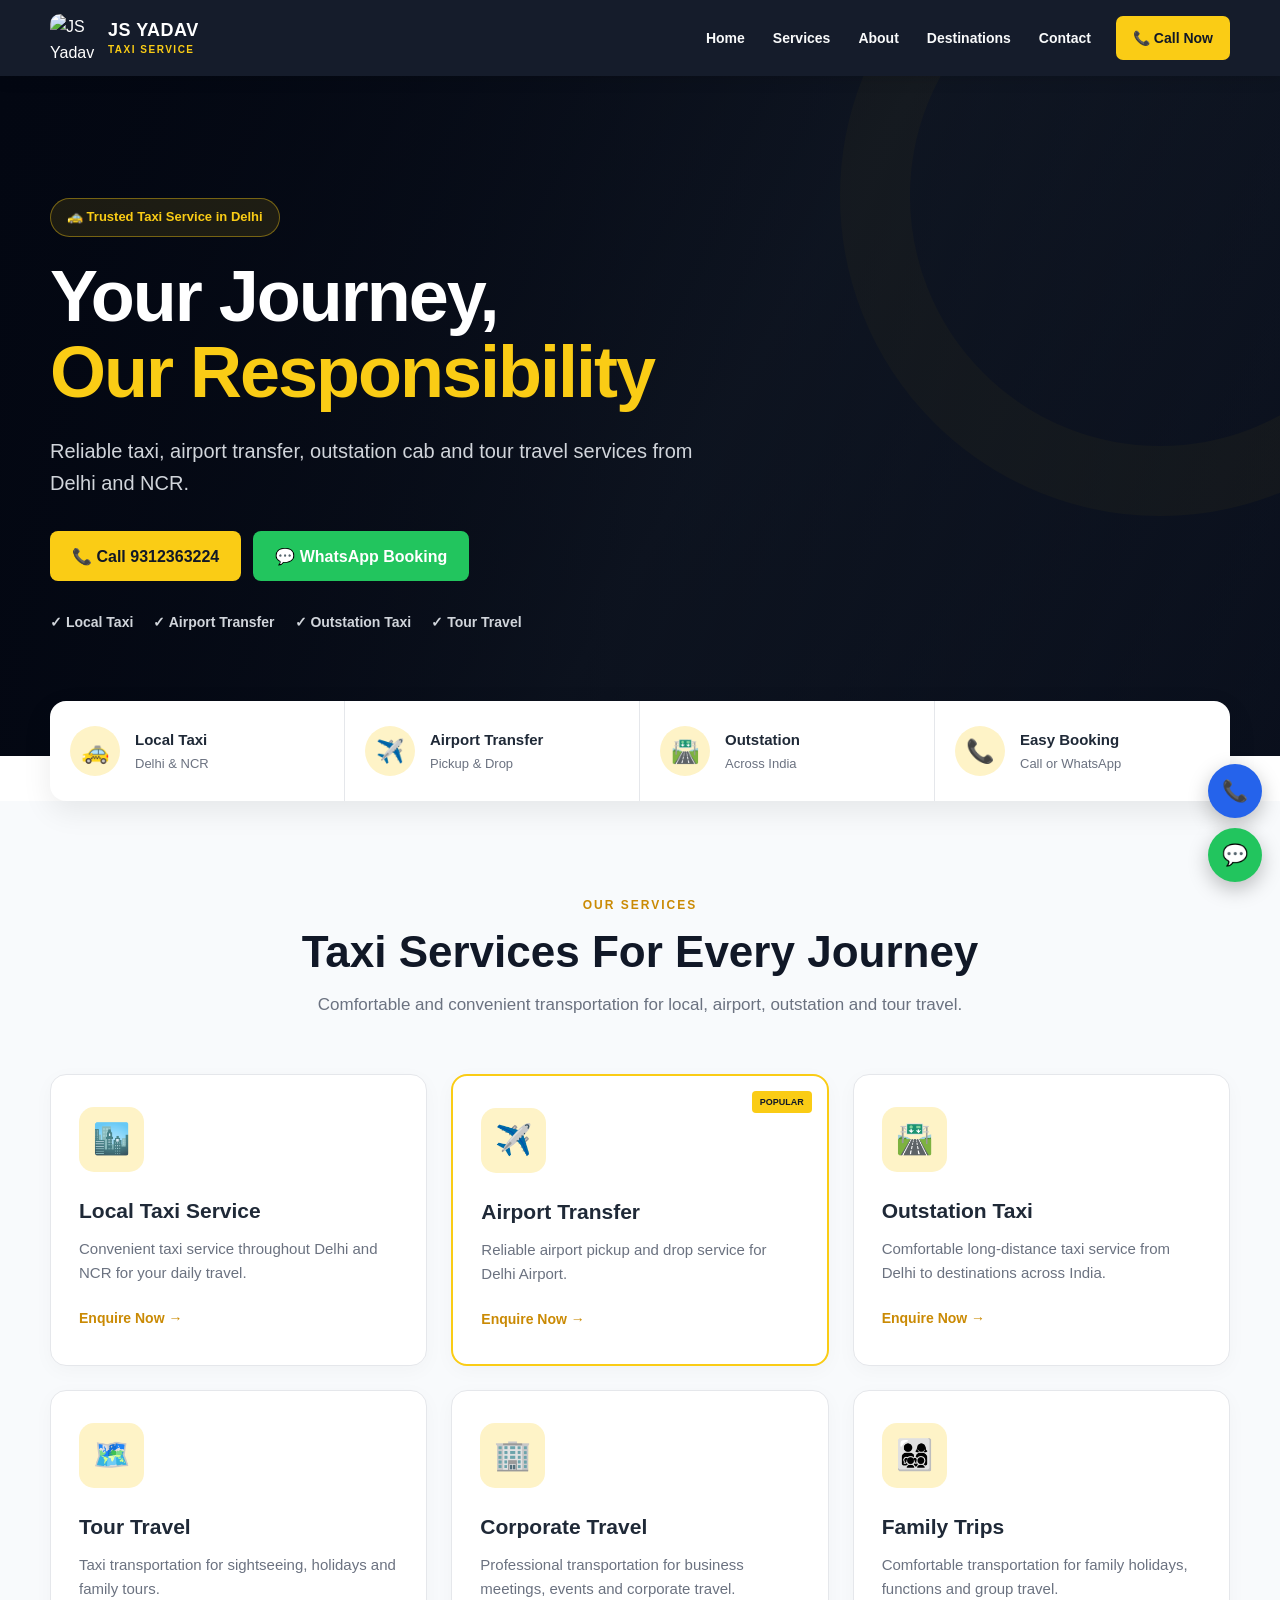
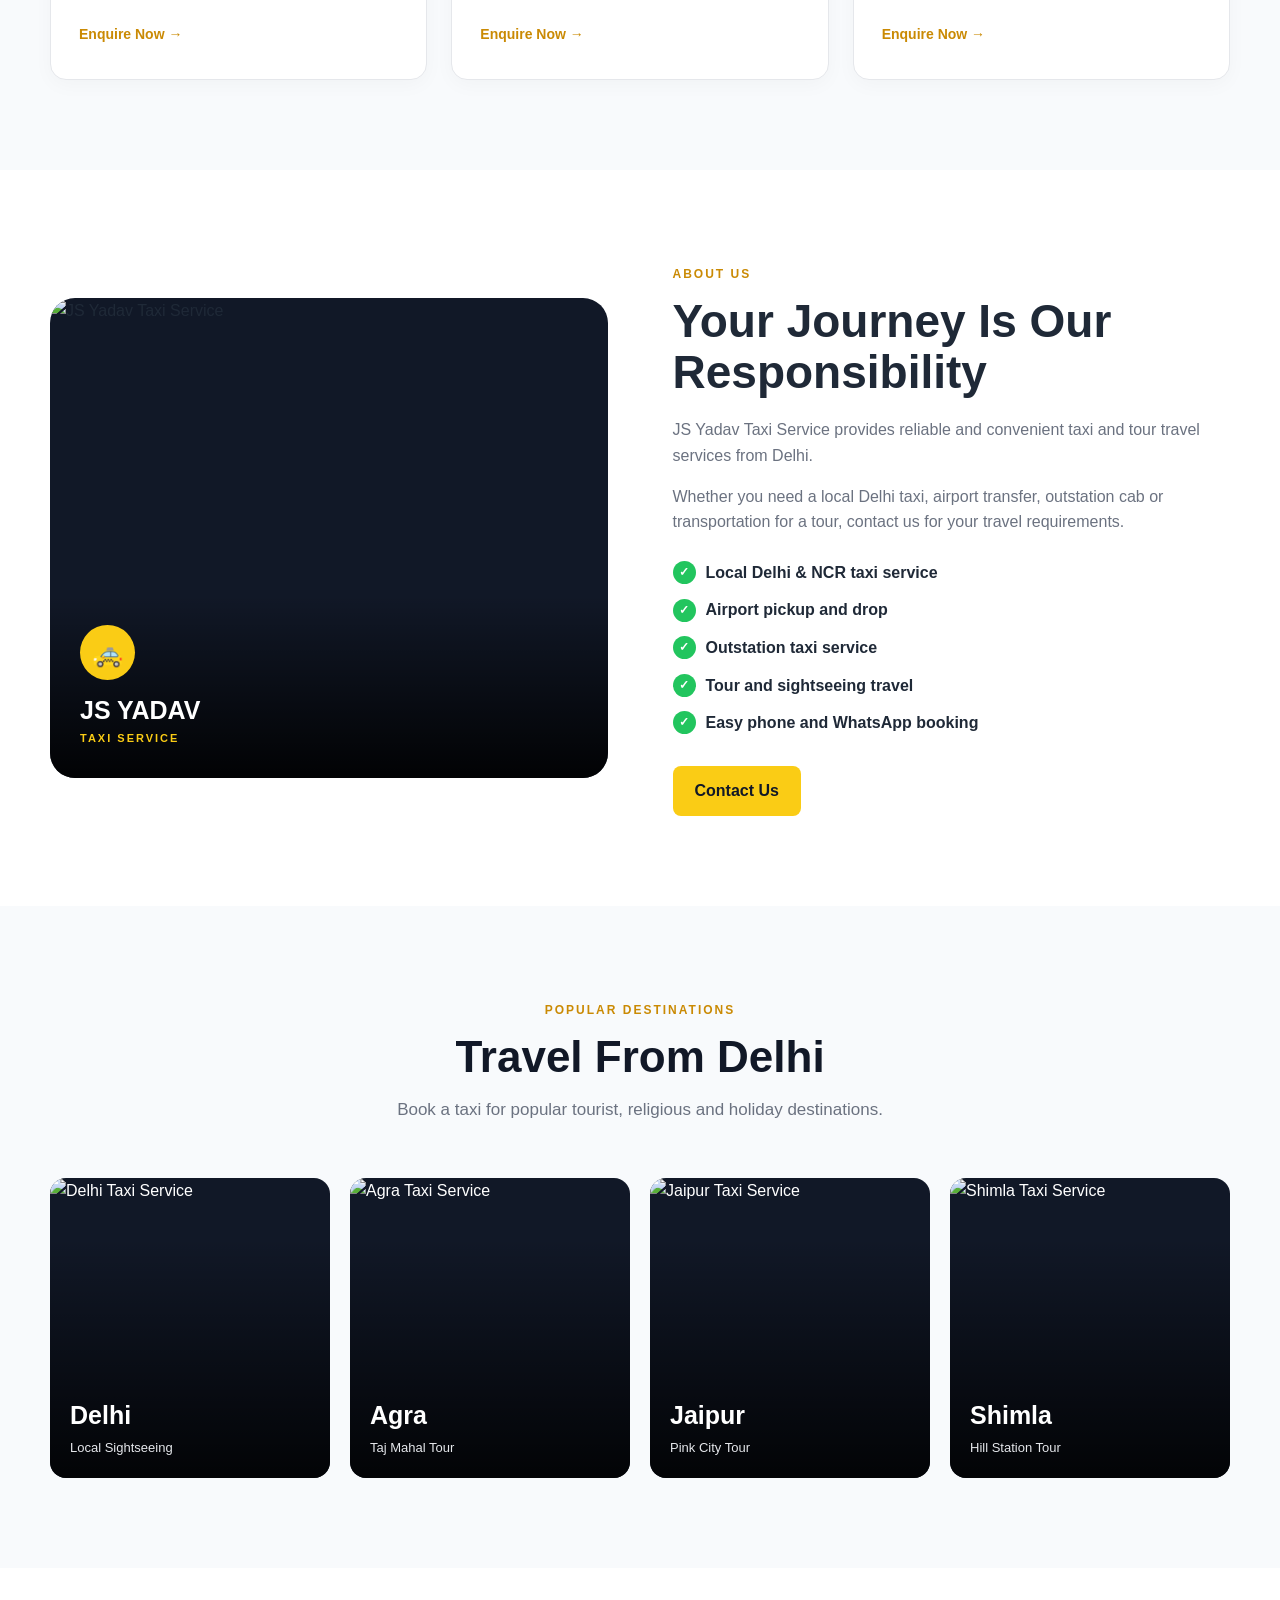
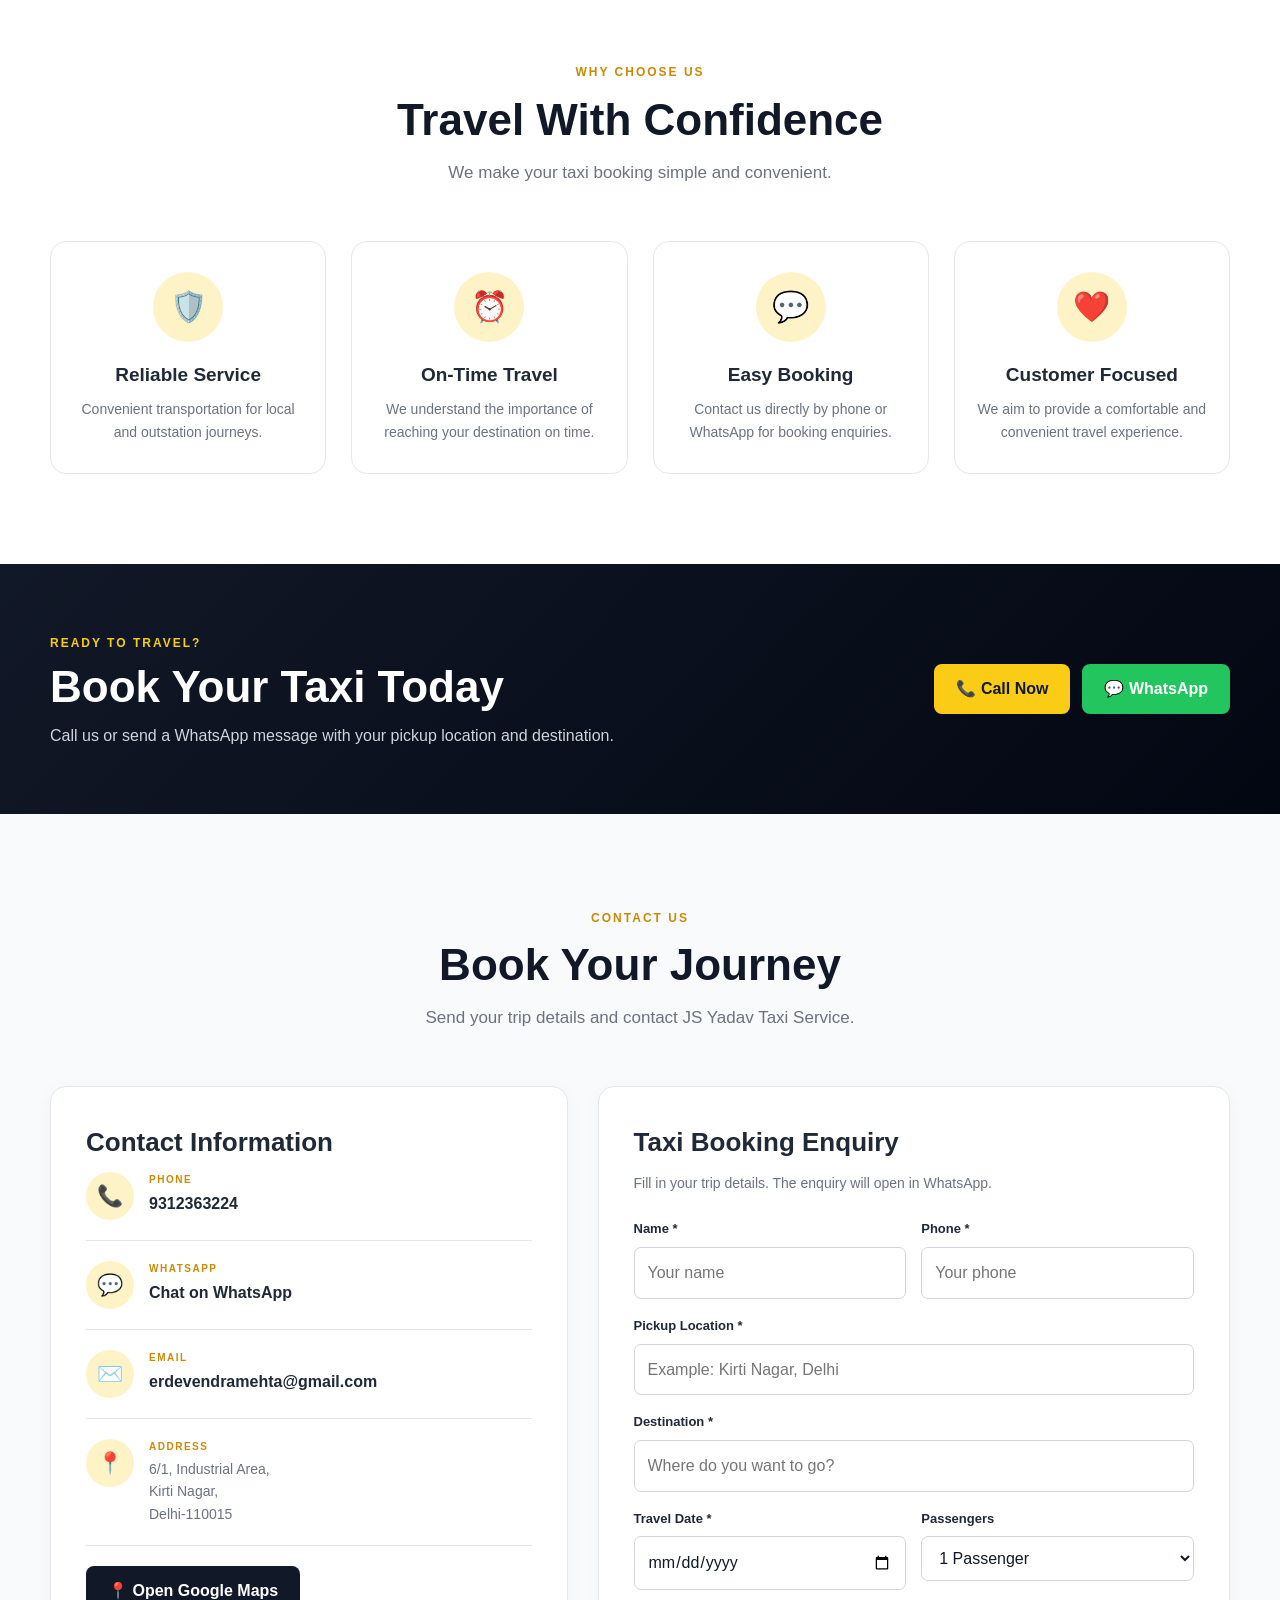
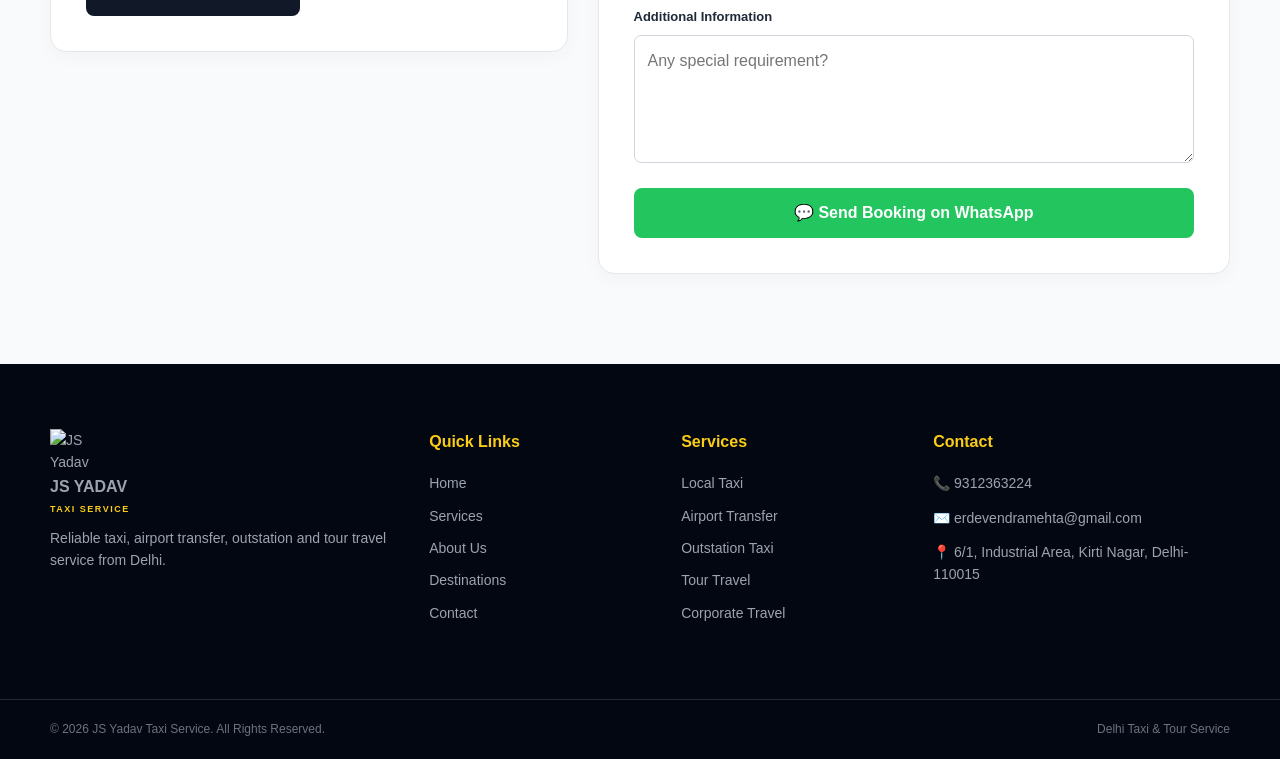
==== index.html @ ea89d14a "Add files via upload Folder Path change" ====
<!DOCTYPE html>
<html lang="en">
<head>

    <meta charset="UTF-8">

    <meta name="viewport"
          content="width=device-width, initial-scale=1.0">

    <meta name="description"
          content="JS Yadav Taxi Service provides reliable taxi, airport transfer, local Delhi taxi, outstation taxi and tour travel services. Call 9312363224.">

    <meta name="keywords"
          content="JS Yadav Taxi Service, Delhi taxi service, Kirti Nagar taxi, Delhi cab, airport taxi Delhi, outstation taxi Delhi, Delhi tour taxi">

    <meta name="author"
          content="JS Yadav Taxi Service">

    <meta name="theme-color"
          content="#111827">

    <title>
        JS Yadav Taxi Service | Delhi Taxi & Tour Service
    </title>

    <link rel="stylesheet"
          href="css/style.css">

</head>

<body>


<!-- =====================================================
     HEADER
===================================================== -->

<header class="header">

    <div class="container nav-container">

        <a href="#home"
           class="logo">

            <img src="images/logo.png"
                 alt="JS Yadav Taxi Service Logo">

            <div class="logo-text">

                <strong>
                    JS YADAV
                </strong>

                <span>
                    TAXI SERVICE
                </span>

            </div>

        </a>


        <button class="menu-toggle"
                id="menuToggle"
                aria-label="Open menu"
                aria-expanded="false">

            <span></span>
            <span></span>
            <span></span>

        </button>


        <nav id="navMenu">

            <a href="#home">
                Home
            </a>

            <a href="#services">
                Services
            </a>

            <a href="#about">
                About
            </a>

            <a href="#destinations">
                Destinations
            </a>

            <a href="#contact">
                Contact
            </a>

        </nav>


        <a href="tel:+919312363224"
           class="header-call">

            📞 Call Now

        </a>

    </div>

</header>



<!-- =====================================================
     HERO
===================================================== -->

<section class="hero"
         id="home">

    <div class="hero-overlay"></div>

    <div class="container hero-content">

        <div class="hero-badge">

            🚕 Trusted Taxi Service in Delhi

        </div>


        <h1>

            Your Journey,
            <span>
                Our Responsibility
            </span>

        </h1>


        <p>

            Reliable taxi, airport transfer,
            outstation cab and tour travel services
            from Delhi and NCR.

        </p>


        <div class="hero-buttons">

            <a href="tel:+919312363224"
               class="btn btn-primary">

                📞 Call 9312363224

            </a>


            <a href="https://wa.me/919312363224?text=Hello%20JS%20Yadav%20Taxi%20Service%2C%20I%20want%20to%20book%20a%20taxi."
               target="_blank"
               rel="noopener"
               class="btn btn-whatsapp">

                💬 WhatsApp Booking

            </a>

        </div>


        <div class="hero-features">

            <span>
                ✓ Local Taxi
            </span>

            <span>
                ✓ Airport Transfer
            </span>

            <span>
                ✓ Outstation Taxi
            </span>

            <span>
                ✓ Tour Travel
            </span>

        </div>

    </div>

</section>



<!-- =====================================================
     QUICK INFORMATION
===================================================== -->

<section class="quick-section">

    <div class="container quick-grid">


        <div class="quick-card">

            <div class="quick-icon">
                🚕
            </div>

            <div>

                <h3>
                    Local Taxi
                </h3>

                <p>
                    Delhi & NCR
                </p>

            </div>

        </div>


        <div class="quick-card">

            <div class="quick-icon">
                ✈️
            </div>

            <div>

                <h3>
                    Airport Transfer
                </h3>

                <p>
                    Pickup & Drop
                </p>

            </div>

        </div>


        <div class="quick-card">

            <div class="quick-icon">
                🛣️
            </div>

            <div>

                <h3>
                    Outstation
                </h3>

                <p>
                    Across India
                </p>

            </div>

        </div>


        <div class="quick-card">

            <div class="quick-icon">
                📞
            </div>

            <div>

                <h3>
                    Easy Booking
                </h3>

                <p>
                    Call or WhatsApp
                </p>

            </div>

        </div>

    </div>

</section>



<!-- =====================================================
     SERVICES
===================================================== -->

<section class="section services"
         id="services">

    <div class="container">


        <div class="section-heading">

            <span>
                OUR SERVICES
            </span>

            <h2>
                Taxi Services For Every Journey
            </h2>

            <p>
                Comfortable and convenient transportation
                for local, airport, outstation and tour travel.
            </p>

        </div>


        <div class="service-grid">


            <div class="service-card">

                <div class="service-icon">
                    🏙️
                </div>

                <h3>
                    Local Taxi Service
                </h3>

                <p>
                    Convenient taxi service throughout
                    Delhi and NCR for your daily travel.
                </p>

                <a href="#contact">
                    Enquire Now →
                </a>

            </div>


            <div class="service-card featured">

                <div class="popular">
                    POPULAR
                </div>

                <div class="service-icon">
                    ✈️
                </div>

                <h3>
                    Airport Transfer
                </h3>

                <p>
                    Reliable airport pickup and drop
                    service for Delhi Airport.
                </p>

                <a href="#contact">
                    Enquire Now →
                </a>

            </div>


            <div class="service-card">

                <div class="service-icon">
                    🛣️
                </div>

                <h3>
                    Outstation Taxi
                </h3>

                <p>
                    Comfortable long-distance taxi service
                    from Delhi to destinations across India.
                </p>

                <a href="#contact">
                    Enquire Now →
                </a>

            </div>


            <div class="service-card">

                <div class="service-icon">
                    🗺️
                </div>

                <h3>
                    Tour Travel
                </h3>

                <p>
                    Taxi transportation for sightseeing,
                    holidays and family tours.
                </p>

                <a href="#contact">
                    Enquire Now →
                </a>

            </div>


            <div class="service-card">

                <div class="service-icon">
                    🏢
                </div>

                <h3>
                    Corporate Travel
                </h3>

                <p>
                    Professional transportation for business
                    meetings, events and corporate travel.
                </p>

                <a href="#contact">
                    Enquire Now →
                </a>

            </div>


            <div class="service-card">

                <div class="service-icon">
                    👨‍👩‍👧‍👦
                </div>

                <h3>
                    Family Trips
                </h3>

                <p>
                    Comfortable transportation for family
                    holidays, functions and group travel.
                </p>

                <a href="#contact">
                    Enquire Now →
                </a>

            </div>

        </div>

    </div>

</section>



<!-- =====================================================
     ABOUT
===================================================== -->

<section class="section about"
         id="about">

    <div class="container about-grid">


        <div class="about-image">

            <img src="images/hero-taxi.jpg"
                 alt="JS Yadav Taxi Service">

            <div class="about-overlay">

                <div class="about-badge">
                    🚕
                </div>

                <strong>
                    JS YADAV
                </strong>

                <span>
                    TAXI SERVICE
                </span>

            </div>

        </div>


        <div class="about-content">

            <span class="section-label">
                ABOUT US
            </span>

            <h2>
                Your Journey Is Our Responsibility
            </h2>

            <p>

                JS Yadav Taxi Service provides reliable
                and convenient taxi and tour travel
                services from Delhi.

            </p>

            <p>

                Whether you need a local Delhi taxi,
                airport transfer, outstation cab or
                transportation for a tour, contact us
                for your travel requirements.

            </p>


            <ul class="check-list">

                <li>
                    <span>✓</span>
                    Local Delhi & NCR taxi service
                </li>

                <li>
                    <span>✓</span>
                    Airport pickup and drop
                </li>

                <li>
                    <span>✓</span>
                    Outstation taxi service
                </li>

                <li>
                    <span>✓</span>
                    Tour and sightseeing travel
                </li>

                <li>
                    <span>✓</span>
                    Easy phone and WhatsApp booking
                </li>

            </ul>


            <a href="#contact"
               class="btn btn-primary">

                Contact Us

            </a>

        </div>

    </div>

</section>



<!-- =====================================================
     DESTINATIONS
===================================================== -->

<section class="section destinations"
         id="destinations">

    <div class="container">


        <div class="section-heading">

            <span>
                POPULAR DESTINATIONS
            </span>

            <h2>
                Travel From Delhi
            </h2>

            <p>
                Book a taxi for popular tourist,
                religious and holiday destinations.
            </p>

        </div>


        <div class="destination-grid">


            <div class="destination-card">

                <img src="images/delhi.jpg"
                     alt="Delhi Taxi Service">

                <div class="destination-info">

                    <h3>
                        Delhi
                    </h3>

                    <p>
                        Local Sightseeing
                    </p>

                </div>

            </div>


            <div class="destination-card">

                <img src="images/agra.jpg"
                     alt="Agra Taxi Service">

                <div class="destination-info">

                    <h3>
                        Agra
                    </h3>

                    <p>
                        Taj Mahal Tour
                    </p>

                </div>

            </div>


            <div class="destination-card">

                <img src="images/jaipur.jpg"
                     alt="Jaipur Taxi Service">

                <div class="destination-info">

                    <h3>
                        Jaipur
                    </h3>

                    <p>
                        Pink City Tour
                    </p>

                </div>

            </div>


            <div class="destination-card">

                <img src="images/shimla.jpg"
                     alt="Shimla Taxi Service">

                <div class="destination-info">

                    <h3>
                        Shimla
                    </h3>

                    <p>
                        Hill Station Tour
                    </p>

                </div>

            </div>


        </div>

    </div>

</section>



<!-- =====================================================
     WHY CHOOSE US
===================================================== -->

<section class="section why-us">

    <div class="container">


        <div class="section-heading">

            <span>
                WHY CHOOSE US
            </span>

            <h2>
                Travel With Confidence
            </h2>

            <p>
                We make your taxi booking simple and convenient.
            </p>

        </div>


        <div class="why-grid">


            <div class="why-card">

                <div class="why-icon">
                    🛡️
                </div>

                <h3>
                    Reliable Service
                </h3>

                <p>
                    Convenient transportation for local
                    and outstation journeys.
                </p>

            </div>


            <div class="why-card">

                <div class="why-icon">
                    ⏰
                </div>

                <h3>
                    On-Time Travel
                </h3>

                <p>
                    We understand the importance of
                    reaching your destination on time.
                </p>

            </div>


            <div class="why-card">

                <div class="why-icon">
                    💬
                </div>

                <h3>
                    Easy Booking
                </h3>

                <p>
                    Contact us directly by phone or
                    WhatsApp for booking enquiries.
                </p>

            </div>


            <div class="why-card">

                <div class="why-icon">
                    ❤️
                </div>

                <h3>
                    Customer Focused
                </h3>

                <p>
                    We aim to provide a comfortable
                    and convenient travel experience.
                </p>

            </div>

        </div>

    </div>

</section>



<!-- =====================================================
     CTA
===================================================== -->

<section class="cta">

    <div class="container cta-content">

        <div>

            <span>
                READY TO TRAVEL?
            </span>

            <h2>
                Book Your Taxi Today
            </h2>

            <p>
                Call us or send a WhatsApp message
                with your pickup location and destination.
            </p>

        </div>


        <div class="cta-buttons">

            <a href="tel:+919312363224"
               class="btn btn-primary">

                📞 Call Now

            </a>


            <a href="https://wa.me/919312363224?text=Hello%20JS%20Yadav%20Taxi%20Service%2C%20I%20want%20to%20book%20a%20taxi."
               target="_blank"
               rel="noopener"
               class="btn btn-whatsapp">

                💬 WhatsApp

            </a>

        </div>

    </div>

</section>



<!-- =====================================================
     CONTACT + BOOKING FORM
===================================================== -->

<section class="section contact"
         id="contact">

    <div class="container">


        <div class="section-heading">

            <span>
                CONTACT US
            </span>

            <h2>
                Book Your Journey
            </h2>

            <p>
                Send your trip details and contact
                JS Yadav Taxi Service.
            </p>

        </div>


        <div class="contact-grid">


            <!-- CONTACT DETAILS -->

            <div class="contact-box">

                <h3>
                    Contact Information
                </h3>


                <div class="contact-item">

                    <div class="contact-icon">
                        📞
                    </div>

                    <div>

                        <small>
                            PHONE
                        </small>

                        <a href="tel:+919312363224">
                            9312363224
                        </a>

                    </div>

                </div>


                <div class="contact-item">

                    <div class="contact-icon">
                        💬
                    </div>

                    <div>

                        <small>
                            WHATSAPP
                        </small>

                        <a href="https://wa.me/919312363224"
                           target="_blank"
                           rel="noopener">

                            Chat on WhatsApp

                        </a>

                    </div>

                </div>


                <div class="contact-item">

                    <div class="contact-icon">
                        ✉️
                    </div>

                    <div>

                        <small>
                            EMAIL
                        </small>

                        <a href="mailto:erdevendramehta@gmail.com">

                            erdevendramehta@gmail.com

                        </a>

                    </div>

                </div>


                <div class="contact-item">

                    <div class="contact-icon">
                        📍
                    </div>

                    <div>

                        <small>
                            ADDRESS
                        </small>

                        <p>

                            6/1, Industrial Area,<br>
                            Kirti Nagar,<br>
                            Delhi-110015

                        </p>

                    </div>

                </div>


                <a href="https://www.google.com/maps/search/?api=1&query=6%2F1%20Industrial%20Area%20Kirti%20Nagar%20Delhi%20110015"
                   target="_blank"
                   rel="noopener"
                   class="btn btn-dark">

                    📍 Open Google Maps

                </a>

            </div>



            <!-- BOOKING FORM -->

            <div class="form-box">

                <h3>
                    Taxi Booking Enquiry
                </h3>

                <p>
                    Fill in your trip details.
                    The enquiry will open in WhatsApp.
                </p>


                <form id="bookingForm">


                    <div class="form-row">

                        <div class="form-group">

                            <label for="name">
                                Name *
                            </label>

                            <input
                                type="text"
                                id="name"
                                placeholder="Your name"
                                required>

                        </div>


                        <div class="form-group">

                            <label for="phone">
                                Phone *
                            </label>

                            <input
                                type="tel"
                                id="phone"
                                placeholder="Your phone"
                                required>

                        </div>

                    </div>


                    <div class="form-group">

                        <label for="pickup">
                            Pickup Location *
                        </label>

                        <input
                            type="text"
                            id="pickup"
                            placeholder="Example: Kirti Nagar, Delhi"
                            required>

                    </div>


                    <div class="form-group">

                        <label for="destination">
                            Destination *
                        </label>

                        <input
                            type="text"
                            id="destination"
                            placeholder="Where do you want to go?"
                            required>

                    </div>


                    <div class="form-row">

                        <div class="form-group">

                            <label for="date">
                                Travel Date *
                            </label>

                            <input
                                type="date"
                                id="date"
                                required>

                        </div>


                        <div class="form-group">

                            <label for="passengers">
                                Passengers
                            </label>

                            <select id="passengers">

                                <option value="1">
                                    1 Passenger
                                </option>

                                <option value="2">
                                    2 Passengers
                                </option>

                                <option value="3">
                                    3 Passengers
                                </option>

                                <option value="4">
                                    4 Passengers
                                </option>

                                <option value="5">
                                    5 Passengers
                                </option>

                                <option value="6+">
                                    6+ Passengers
                                </option>

                            </select>

                        </div>

                    </div>


                    <div class="form-group">

                        <label for="message">
                            Additional Information
                        </label>

                        <textarea
                            id="message"
                            rows="4"
                            placeholder="Any special requirement?"></textarea>

                    </div>


                    <button type="submit"
                            class="btn btn-whatsapp submit-btn">

                        💬 Send Booking on WhatsApp

                    </button>

                </form>

            </div>

        </div>

    </div>

</section>



<!-- =====================================================
     FOOTER
===================================================== -->

<footer class="footer">

    <div class="container footer-grid">


        <div class="footer-column">

            <a href="#home"
               class="footer-logo">

                <img src="images/logo.png"
                     alt="JS Yadav Taxi Service">

                <div>

                    <strong>
                        JS YADAV
                    </strong>

                    <span>
                        TAXI SERVICE
                    </span>

                </div>

            </a>


            <p>
                Reliable taxi, airport transfer,
                outstation and tour travel service
                from Delhi.
            </p>

        </div>


        <div class="footer-column">

            <h3>
                Quick Links
            </h3>

            <a href="#home">
                Home
            </a>

            <a href="#services">
                Services
            </a>

            <a href="#about">
                About Us
            </a>

            <a href="#destinations">
                Destinations
            </a>

            <a href="#contact">
                Contact
            </a>

        </div>


        <div class="footer-column">

            <h3>
                Services
            </h3>

            <a href="#services">
                Local Taxi
            </a>

            <a href="#services">
                Airport Transfer
            </a>

            <a href="#services">
                Outstation Taxi
            </a>

            <a href="#services">
                Tour Travel
            </a>

            <a href="#services">
                Corporate Travel
            </a>

        </div>


        <div class="footer-column">

            <h3>
                Contact
            </h3>

            <p>
                📞
                <a href="tel:+919312363224">
                    9312363224
                </a>
            </p>

            <p>
                ✉️
                <a href="mailto:erdevendramehta@gmail.com">

                    erdevendramehta@gmail.com

                </a>
            </p>

            <p>
                📍 6/1, Industrial Area,
                Kirti Nagar,
                Delhi-110015
            </p>

        </div>

    </div>


    <div class="footer-bottom">

        <div class="container">

            <p>
                ©
                <span id="year"></span>
                JS Yadav Taxi Service.
                All Rights Reserved.
            </p>

            <p>
                Delhi Taxi & Tour Service
            </p>

        </div>

    </div>

</footer>



<!-- =====================================================
     FLOATING BUTTONS
===================================================== -->

<div class="floating-buttons">


    <a href="tel:+919312363224"
       class="floating-call"
       aria-label="Call">

        📞

    </a>


    <a href="https://wa.me/919312363224"
       target="_blank"
       rel="noopener"
       class="floating-whatsapp"
       aria-label="WhatsApp">

        💬

    </a>

</div>



<script src="js/script.js"></script>

</body>
</html>
---- css/style.css ----
/* =========================================================
   JS YADAV TAXI SERVICE
   STYLE SHEET
========================================================= */


/* =========================================================
   RESET
========================================================= */

* {
    margin: 0;
    padding: 0;
    box-sizing: border-box;
}


html {
    scroll-behavior: smooth;
    scroll-padding-top: 80px;
}


body {
    font-family:
        Arial,
        Helvetica,
        sans-serif;

    color: #1f2937;

    background: #ffffff;

    line-height: 1.6;
}


img {
    max-width: 100%;

    display: block;
}


a {
    text-decoration: none;

    color: inherit;
}


button,
input,
select,
textarea {
    font: inherit;
}


button {
    cursor: pointer;
}


/* =========================================================
   VARIABLES
========================================================= */

:root {

    --yellow: #facc15;

    --yellow-dark: #eab308;

    --black: #111827;

    --dark: #030712;

    --gray: #6b7280;

    --light: #f8fafc;

    --border: #e5e7eb;

    --green: #22c55e;

    --green-dark: #16a34a;

    --blue: #2563eb;

    --white: #ffffff;

    --radius: 16px;

    --container: 1180px;

    --shadow:
        0 10px 30px
        rgba(0, 0, 0, 0.08);
}


/* =========================================================
   CONTAINER
========================================================= */

.container {

    width:
        min(
            calc(100% - 40px),
            var(--container)
        );

    margin-left: auto;

    margin-right: auto;
}


/* =========================================================
   BUTTON
========================================================= */

.btn {

    min-height: 50px;

    display: inline-flex;

    align-items: center;

    justify-content: center;

    gap: 8px;

    padding:
        12px 22px;

    border-radius: 8px;

    border: 0;

    font-weight: 800;

    transition:
        0.25s ease;
}


.btn:hover {
    transform:
        translateY(-2px);
}


.btn-primary {

    background:
        var(--yellow);

    color:
        var(--black);
}


.btn-primary:hover {

    background:
        var(--yellow-dark);

    box-shadow:
        0 8px 20px
        rgba(250, 204, 21, 0.3);
}


.btn-whatsapp {

    background:
        var(--green);

    color:
        white;
}


.btn-whatsapp:hover {

    background:
        var(--green-dark);

    box-shadow:
        0 8px 20px
        rgba(34, 197, 94, 0.25);
}


.btn-dark {

    background:
        var(--black);

    color:
        white;
}


.btn-dark:hover {

    background:
        #374151;
}


/* =========================================================
   HEADER
========================================================= */

.header {

    position:
        sticky;

    top:
        0;

    z-index:
        1000;

    background:
        rgba(17, 24, 39, 0.98);

    color:
        white;

    box-shadow:
        0 2px 15px
        rgba(0,0,0,0.15);
}


.nav-container {

    min-height:
        76px;

    display:
        flex;

    align-items:
        center;

    gap:
        25px;
}


/* =========================================================
   LOGO
========================================================= */

.logo {

    display:
        flex;

    align-items:
        center;

    gap:
        10px;

    flex-shrink:
        0;
}


.logo img {

    width:
        48px;

    height:
        48px;

    object-fit:
        contain;

    border-radius:
        10px;
}


.logo-text {

    display:
        flex;

    flex-direction:
        column;

    line-height:
        1.1;
}


.logo-text strong {

    font-size:
        18px;

    letter-spacing:
        0.5px;
}


.logo-text span {

    color:
        var(--yellow);

    font-size:
        10px;

    font-weight:
        800;

    letter-spacing:
        1.5px;

    margin-top:
        4px;
}


/* =========================================================
   NAVIGATION
========================================================= */

nav {

    display:
        flex;

    align-items:
        center;

    gap:
        28px;

    margin-left:
        auto;
}


nav a {

    color:
        #f9fafb;

    font-size:
        14px;

    font-weight:
        700;

    transition:
        color 0.2s ease;
}


nav a:hover {

    color:
        var(--yellow);
}


.header-call {

    display:
        inline-flex;

    align-items:
        center;

    justify-content:
        center;

    background:
        var(--yellow);

    color:
        var(--black);

    padding:
        11px 17px;

    border-radius:
        7px;

    font-size:
        14px;

    font-weight:
        800;

    white-space:
        nowrap;
}


.header-call:hover {

    background:
        var(--yellow-dark);
}


/* =========================================================
   MOBILE MENU BUTTON
========================================================= */

.menu-toggle {

    display:
        none;

    margin-left:
        auto;

    width:
        44px;

    height:
        44px;

    border:
        0;

    background:
        transparent;

    flex-direction:
        column;

    align-items:
        center;

    justify-content:
        center;

    gap:
        5px;
}


.menu-toggle span {

    display:
        block;

    width:
        25px;

    height:
        3px;

    border-radius:
        5px;

    background:
        white;
}


/* =========================================================
   HERO
========================================================= */

.hero {

    position:
        relative;

    min-height:
        680px;

    display:
        flex;

    align-items:
        center;

    color:
        white;

    overflow:
        hidden;

    background:
        linear-gradient(
            120deg,
            #030712,
            #1f2937 55%,
            #111827
        );
}


.hero::before {

    content:
        "";

    position:
        absolute;

    width:
        500px;

    height:
        500px;

    right:
        -200px;

    top:
        -200px;

    border-radius:
        50%;

    border:
        70px solid
        rgba(250,204,21,0.07);
}


.hero-overlay {

    position:
        absolute;

    inset:
        0;

    background:
        linear-gradient(
            90deg,
            rgba(3,7,18,0.95),
            rgba(3,7,18,0.65),
            rgba(3,7,18,0.5)
        );
}


.hero-content {

    position:
        relative;

    z-index:
        2;

    padding:
        100px 0;
}


.hero-badge {

    display:
        inline-flex;

    padding:
        8px 16px;

    border:
        1px solid
        rgba(250,204,21,0.4);

    border-radius:
        50px;

    background:
        rgba(250,204,21,0.1);

    color:
        var(--yellow);

    font-size:
        13px;

    font-weight:
        800;

    margin-bottom:
        22px;
}


.hero h1 {

    max-width:
        850px;

    font-size:
        clamp(42px, 7vw, 72px);

    line-height:
        1.05;

    letter-spacing:
        -2px;

    margin-bottom:
        25px;
}


.hero h1 span {

    display:
        block;

    color:
        var(--yellow);
}


.hero p {

    max-width:
        680px;

    color:
        #d1d5db;

    font-size:
        clamp(16px, 2vw, 20px);

    margin-bottom:
        32px;
}


.hero-buttons {

    display:
        flex;

    flex-wrap:
        wrap;

    gap:
        12px;
}


.hero-features {

    display:
        flex;

    flex-wrap:
        wrap;

    gap:
        20px;

    margin-top:
        30px;

    color:
        #d1d5db;

    font-size:
        14px;

    font-weight:
        700;
}


/* =========================================================
   QUICK SECTION
========================================================= */

.quick-section {

    position:
        relative;

    z-index:
        10;

    margin-top:
        -55px;
}


.quick-grid {

    display:
        grid;

    grid-template-columns:
        repeat(4,1fr);

    background:
        white;

    border-radius:
        var(--radius);

    overflow:
        hidden;

    box-shadow:
        var(--shadow);
}


.quick-card {

    display:
        flex;

    align-items:
        center;

    gap:
        15px;

    padding:
        25px 20px;

    border-right:
        1px solid
        var(--border);
}


.quick-card:last-child {

    border-right:
        0;
}


.quick-icon {

    width:
        50px;

    height:
        50px;

    flex-shrink:
        0;

    display:
        flex;

    align-items:
        center;

    justify-content:
        center;

    background:
        #fef3c7;

    border-radius:
        50%;

    font-size:
        23px;
}


.quick-card h3 {

    font-size:
        15px;

    margin-bottom:
        2px;
}


.quick-card p {

    color:
        var(--gray);

    font-size:
        13px;
}


/* =========================================================
   SECTION
========================================================= */

.section {

    padding:
        90px 0;
}


.section-heading {

    max-width:
        750px;

    text-align:
        center;

    margin:
        0 auto 55px;
}


.section-heading > span {

    display:
        inline-block;

    color:
        #ca8a04;

    font-size:
        12px;

    font-weight:
        900;

    letter-spacing:
        2px;

    margin-bottom:
        12px;
}


.section-heading h2 {

    color:
        var(--black);

    font-size:
        clamp(30px,5vw,44px);

    line-height:
        1.12;

    margin-bottom:
        15px;
}


.section-heading p {

    color:
        var(--gray);

    font-size:
        17px;
}


/* =========================================================
   SERVICES
========================================================= */

.services {

    background:
        #f8fafc;
}


.service-grid {

    display:
        grid;

    grid-template-columns:
        repeat(3,1fr);

    gap:
        24px;
}


.service-card {

    position:
        relative;

    background:
        white;

    border:
        1px solid
        var(--border);

    border-radius:
        var(--radius);

    padding:
        32px 28px;

    box-shadow:
        0 5px 20px
        rgba(0,0,0,0.03);

    transition:
        0.25s ease;
}


.service-card:hover {

    transform:
        translateY(-7px);

    box-shadow:
        0 15px 35px
        rgba(0,0,0,0.1);
}


.service-card.featured {

    border:
        2px solid
        var(--yellow);
}


.popular {

    position:
        absolute;

    top:
        15px;

    right:
        15px;

    padding:
        4px 8px;

    background:
        var(--yellow);

    color:
        var(--black);

    border-radius:
        4px;

    font-size:
        9px;

    font-weight:
        900;
}


.service-icon {

    width:
        65px;

    height:
        65px;

    display:
        flex;

    align-items:
        center;

    justify-content:
        center;

    background:
        #fef3c7;

    border-radius:
        15px;

    font-size:
        30px;

    margin-bottom:
        22px;
}


.service-card h3 {

    font-size:
        21px;

    margin-bottom:
        10px;
}


.service-card p {

    color:
        var(--gray);

    font-size:
        15px;

    margin-bottom:
        20px;
}


.service-card a {

    color:
        #ca8a04;

    font-size:
        14px;

    font-weight:
        800;
}


/* =========================================================
   ABOUT
========================================================= */

.about {

    background:
        white;
}


.about-grid {

    display:
        grid;

    grid-template-columns:
        1fr 1fr;

    gap:
        65px;

    align-items:
        center;
}


.about-image {

    position:
        relative;

    height:
        480px;

    overflow:
        hidden;

    border-radius:
        25px;

    background:
        #111827;
}


.about-image img {

    width:
        100%;

    height:
        100%;

    object-fit:
        cover;
}


.about-overlay {

    position:
        absolute;

    left:
        0;

    right:
        0;

    bottom:
        0;

    padding:
        30px;

    display:
        flex;

    flex-direction:
        column;

    color:
        white;

    background:
        linear-gradient(
            transparent,
            rgba(0,0,0,0.9)
        );
}


.about-badge {

    width:
        55px;

    height:
        55px;

    display:
        flex;

    align-items:
        center;

    justify-content:
        center;

    border-radius:
        50%;

    background:
        var(--yellow);

    font-size:
        25px;

    margin-bottom:
        10px;
}


.about-overlay strong {

    font-size:
        25px;
}


.about-overlay span {

    color:
        var(--yellow);

    font-size:
        11px;

    font-weight:
        800;

    letter-spacing:
        2px;
}


.section-label {

    display:
        inline-block;

    color:
        #ca8a04;

    font-size:
        12px;

    font-weight:
        900;

    letter-spacing:
        2px;

    margin-bottom:
        12px;
}


.about-content h2 {

    font-size:
        clamp(32px,5vw,46px);

    line-height:
        1.1;

    margin-bottom:
        20px;
}


.about-content p {

    color:
        var(--gray);

    margin-bottom:
        15px;
}


.check-list {

    margin:
        25px 0 30px;
}


.check-list li {

    display:
        flex;

    align-items:
        center;

    gap:
        10px;

    margin-bottom:
        12px;

    font-weight:
        600;
}


.check-list span {

    width:
        23px;

    height:
        23px;

    display:
        flex;

    align-items:
        center;

    justify-content:
        center;

    border-radius:
        50%;

    background:
        var(--green);

    color:
        white;

    font-size:
        12px;
}


/* =========================================================
   DESTINATIONS
========================================================= */

.destinations {

    background:
        #f8fafc;
}


.destination-grid {

    display:
        grid;

    grid-template-columns:
        repeat(4,1fr);

    gap:
        20px;
}


.destination-card {

    position:
        relative;

    height:
        300px;

    overflow:
        hidden;

    border-radius:
        16px;

    color:
        white;

    background:
        #111827;
}


.destination-card img {

    width:
        100%;

    height:
        100%;

    object-fit:
        cover;

    transition:
        transform 0.5s ease;
}


.destination-card:hover img {

    transform:
        scale(1.08);
}


.destination-card::after {

    content:
        "";

    position:
        absolute;

    inset:
        0;

    background:
        linear-gradient(
            transparent 20%,
            rgba(0,0,0,0.85)
        );
}


.destination-info {

    position:
        absolute;

    left:
        20px;

    right:
        20px;

    bottom:
        20px;

    z-index:
        2;
}


.destination-info h3 {

    font-size:
        25px;

    margin-bottom:
        3px;
}


.destination-info p {

    color:
        #e5e7eb;

    font-size:
        13px;
}


/* =========================================================
   WHY US
========================================================= */

.why-us {

    background:
        white;
}


.why-grid {

    display:
        grid;

    grid-template-columns:
        repeat(4,1fr);

    gap:
        25px;
}


.why-card {

    padding:
        30px 20px;

    text-align:
        center;

    border:
        1px solid
        var(--border);

    border-radius:
        var(--radius);

    transition:
        0.25s ease;
}


.why-card:hover {

    transform:
        translateY(-5px);

    box-shadow:
        var(--shadow);
}


.why-icon {

    width:
        70px;

    height:
        70px;

    display:
        flex;

    align-items:
        center;

    justify-content:
        center;

    margin:
        0 auto 18px;

    background:
        #fef3c7;

    border-radius:
        50%;

    font-size:
        30px;
}


.why-card h3 {

    font-size:
        19px;

    margin-bottom:
        8px;
}


.why-card p {

    color:
        var(--gray);

    font-size:
        14px;
}


/* =========================================================
   CTA
========================================================= */

.cta {

    padding:
        65px 0;

    color:
        white;

    background:
        linear-gradient(
            135deg,
            #111827,
            #030712
        );
}


.cta-content {

    display:
        flex;

    align-items:
        center;

    justify-content:
        space-between;

    gap:
        30px;
}


.cta-content > div:first-child {

    max-width:
        700px;
}


.cta-content span {

    color:
        var(--yellow);

    font-size:
        12px;

    font-weight:
        900;

    letter-spacing:
        2px;
}


.cta h2 {

    font-size:
        clamp(30px,5vw,44px);

    line-height:
        1.1;

    margin:
        8px 0 12px;
}


.cta p {

    color:
        #d1d5db;
}


.cta-buttons {

    display:
        flex;

    gap:
        12px;

    flex-shrink:
        0;
}


/* =========================================================
   CONTACT
========================================================= */

.contact {

    background:
        #f8fafc;
}


.contact-grid {

    display:
        grid;

    grid-template-columns:
        0.9fr 1.1fr;

    gap:
        30px;

    align-items:
        start;
}


.contact-box,
.form-box {

    background:
        white;

    border:
        1px solid
        var(--border);

    border-radius:
        var(--radius);

    padding:
        35px;

    box-shadow:
        0 5px 20px
        rgba(0,0,0,0.03);
}


.contact-box h3,
.form-box h3 {

    font-size:
        26px;

    margin-bottom:
        8px;
}


.form-box > p {

    color:
        var(--gray);

    font-size:
        14px;

    margin-bottom:
        25px;
}


.contact-item {

    display:
        flex;

    gap:
        15px;

    padding-bottom:
        20px;

    margin-bottom:
        20px;

    border-bottom:
        1px solid
        var(--border);
}


.contact-icon {

    width:
        48px;

    height:
        48px;

    flex-shrink:
        0;

    display:
        flex;

    align-items:
        center;

    justify-content:
        center;

    background:
        #fef3c7;

    border-radius:
        50%;

    font-size:
        21px;
}


.contact-item small {

    display:
        block;

    color:
        #ca8a04;

    font-size:
        10px;

    font-weight:
        900;

    letter-spacing:
        1.5px;

    margin-bottom:
        3px;
}


.contact-item a {

    font-size:
        16px;

    font-weight:
        700;
}


.contact-item a:hover {

    color:
        #ca8a04;
}


.contact-item p {

    color:
        var(--gray);

    font-size:
        14px;
}


/* =========================================================
   FORM
========================================================= */

.form-row {

    display:
        grid;

    grid-template-columns:
        1fr 1fr;

    gap:
        15px;
}


.form-group {

    margin-bottom:
        17px;
}


.form-group label {

    display:
        block;

    font-size:
        13px;

    font-weight:
        800;

    margin-bottom:
        7px;
}


.form-group input,
.form-group select,
.form-group textarea {

    width:
        100%;

    padding:
        12px 13px;

    border:
        1px solid
        #d1d5db;

    border-radius:
        7px;

    background:
        white;

    outline:
        none;

    color:
        #111827;

    transition:
        0.2s ease;
}


.form-group textarea {

    resize:
        vertical;
}


.form-group input:focus,
.form-group select:focus,
.form-group textarea:focus {

    border-color:
        var(--yellow-dark);

    box-shadow:
        0 0 0 3px
        rgba(250,204,21,0.15);
}


.submit-btn {

    width:
        100%;

    border:
        0;
}


/* =========================================================
   FOOTER
========================================================= */

.footer {

    color:
        white;

    background:
        var(--dark);
}


.footer-grid {

    display:
        grid;

    grid-template-columns:
        1.6fr 1fr 1fr 1.4fr;

    gap:
        40px;

    padding:
        65px 0;
}


.footer-logo {

    display:
        flex;

    align-items:
        center;

    gap:
        10px;

    margin-bottom:
        20px;
}


.footer-logo img {

    width:
        45px;

    height:
        45px;

    object-fit:
        contain;
}


.footer-logo strong {

    display:
        block;

    font-size:
        16px;
}


.footer-logo span {

    display:
        block;

    color:
        var(--yellow);

    font-size:
        9px;

    font-weight:
        800;

    letter-spacing:
        1.5px;

    margin-top:
        3px;
}


.footer-column > p {

    color:
        #9ca3af;

    font-size:
        14px;

    margin-bottom:
        12px;
}


.footer-column h3 {

    color:
        var(--yellow);

    font-size:
        16px;

    margin-bottom:
        18px;
}


.footer-column > a {

    display:
        block;

    color:
        #9ca3af;

    font-size:
        14px;

    margin-bottom:
        10px;
}


.footer-column > a:hover {

    color:
        var(--yellow);
}


.footer-bottom {

    border-top:
        1px solid
        #1f2937;

    padding:
        20px 0;

    color:
        #6b7280;

    font-size:
        12px;
}


.footer-bottom .container {

    display:
        flex;

    justify-content:
        space-between;

    gap:
        20px;
}


/* =========================================================
   FLOATING BUTTONS
========================================================= */

.floating-buttons {

    position:
        fixed;

    right:
        18px;

    bottom:
        18px;

    z-index:
        900;

    display:
        flex;

    flex-direction:
        column;

    gap:
        10px;
}


.floating-buttons a {

    width:
        54px;

    height:
        54px;

    display:
        flex;

    align-items:
        center;

    justify-content:
        center;

    border-radius:
        50%;

    color:
        white;

    font-size:
        21px;

    box-shadow:
        0 7px 20px
        rgba(0,0,0,0.25);

    transition:
        transform 0.2s ease;
}


.floating-buttons a:hover {

    transform:
        scale(1.08);
}


.floating-call {

    background:
        var(--blue);
}


.floating-whatsapp {

    background:
        var(--green);
}


/* =========================================================
   TABLET
========================================================= */

@media (max-width: 1000px) {

    nav {

        gap:
            18px;
    }


    .service-grid {

        grid-template-columns:
            repeat(2,1fr);
    }


    .destination-grid {

        grid-template-columns:
            repeat(2,1fr);
    }


    .why-grid {

        grid-template-columns:
            repeat(2,1fr);
    }


    .footer-grid {

        grid-template-columns:
            repeat(2,1fr);
    }

}


/* =========================================================
   MOBILE
========================================================= */

@media (max-width: 760px) {

    .container {

        width:
            min(
                calc(100% - 30px),
                var(--container)
            );
    }


    .section {

        padding:
            65px 0;
    }


    /* HEADER */

    .nav-container {

        min-height:
            68px;
    }


    .header-call {

        display:
            none;
    }


    .menu-toggle {

        display:
            flex;
    }


    nav {

        position:
            absolute;

        top:
            68px;

        left:
            0;

        right:
            0;

        display:
            none;

        flex-direction:
            column;

        align-items:
            stretch;

        gap:
            0;

        margin:
            0;

        padding:
            10px 15px 20px;

        background:
            var(--black);

        border-top:
            1px solid
            #374151;
    }


    nav.active {

        display:
            flex;
    }


    nav a {

        padding:
            14px 5px;

        border-bottom:
            1px solid
            #374151;
    }


    nav a:last-child {

        border-bottom:
            0;
    }


    /* HERO */

    .hero {

        min-height:
            620px;
    }


    .hero-content {

        padding:
            75px 0;
    }


    .hero h1 {

        letter-spacing:
            -1px;
    }


    .hero-buttons {

        flex-direction:
            column;

        align-items:
            stretch;

        max-width:
            400px;
    }


    .hero-buttons .btn {

        width:
            100%;
    }


    .hero-features {

        flex-direction:
            column;

        gap:
            8px;
    }


    /* QUICK */

    .quick-section {

        margin-top:
            -30px;
    }


    .quick-grid {

        grid-template-columns:
            1fr 1fr;
    }


    .quick-card {

        border-right:
            0;

        border-bottom:
            1px solid
            var(--border);
    }


    .quick-card:nth-child(odd) {

        border-right:
            1px solid
            var(--border);
    }


    .quick-card:nth-last-child(-n+2) {

        border-bottom:
            0;
    }


    /* ABOUT */

    .about-grid {

        grid-template-columns:
            1fr;
    }


    .about-image {

        height:
            350px;
    }


    /* CTA */

    .cta-content {

        flex-direction:
            column;

        align-items:
            flex-start;
    }


    .cta-buttons {

        width:
            100%;

        flex-wrap:
            wrap;
    }


    /* CONTACT */

    .contact-grid {

        grid-template-columns:
            1fr;
    }


    .form-row {

        grid-template-columns:
            1fr;
    }


    /* FOOTER */

    .footer-grid {

        grid-template-columns:
            1fr 1fr;
    }


    .footer-bottom .container {

        flex-direction:
            column;

        text-align:
            center;
    }

}


/* =========================================================
   SMALL MOBILE
========================================================= */

@media (max-width: 480px) {

    .logo img {

        width:
            40px;

        height:
            40px;
    }


    .logo-text strong {

        font-size:
            14px;
    }


    .logo-text span {

        font-size:
            8px;
    }


    .quick-grid {

        grid-template-columns:
            1fr;
    }


    .quick-card {

        border-right:
            0 !important;

        border-bottom:
            1px solid
            var(--border) !important;
    }


    .quick-card:last-child {

        border-bottom:
            0 !important;
    }


    .service-grid {

        grid-template-columns:
            1fr;
    }


    .destination-grid {

        grid-template-columns:
            1fr;
    }


    .destination-card {

        height:
            270px;
    }


    .why-grid {

        grid-template-columns:
            1fr;
    }


    .cta-buttons {

        flex-direction:
            column;
    }


    .cta-buttons .btn {

        width:
            100%;
    }


    .contact-box,
    .form-box {

        padding:
            25px 20px;
    }


    .footer-grid {

        grid-template-columns:
            1fr;
    }


    .floating-buttons {

        right:
            12px;

        bottom:
            12px;
    }


    .floating-buttons a {

        width:
            48px;

        height:
            48px;

        font-size:
            19px;
    }

}
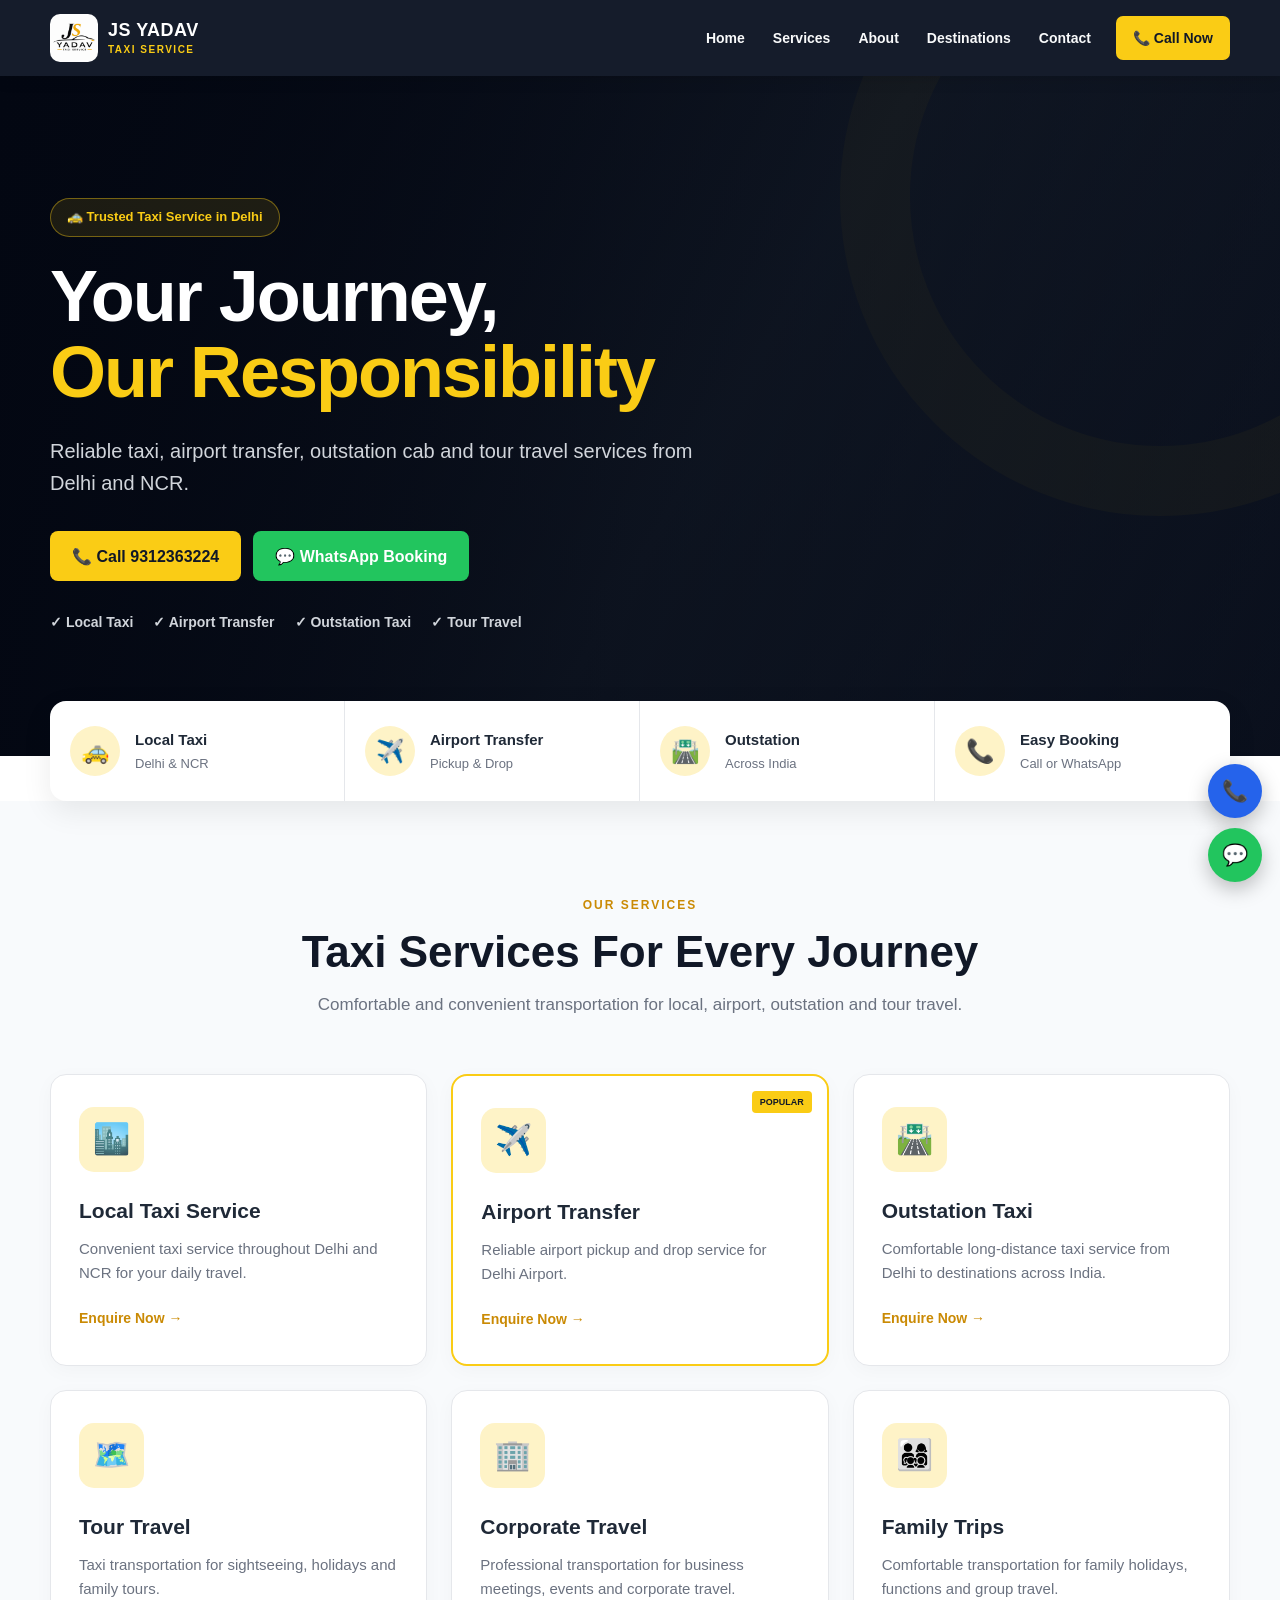
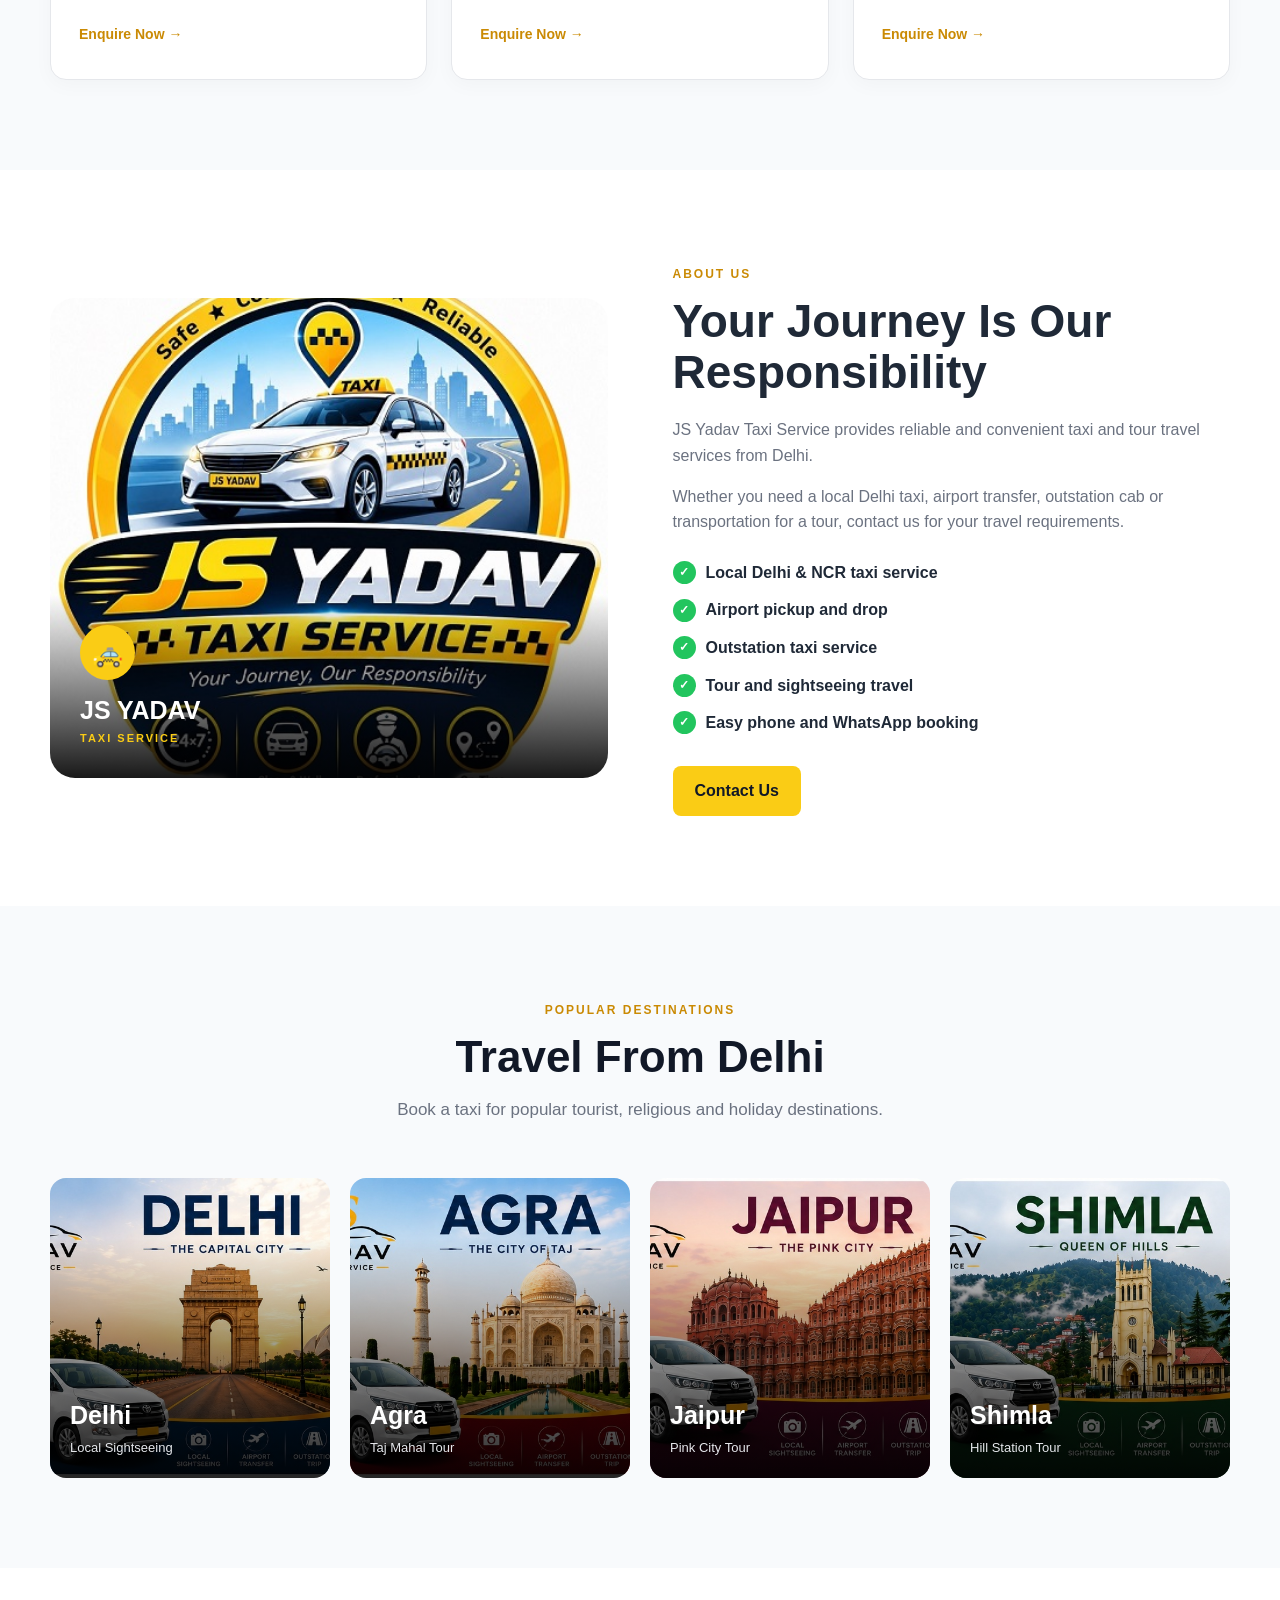
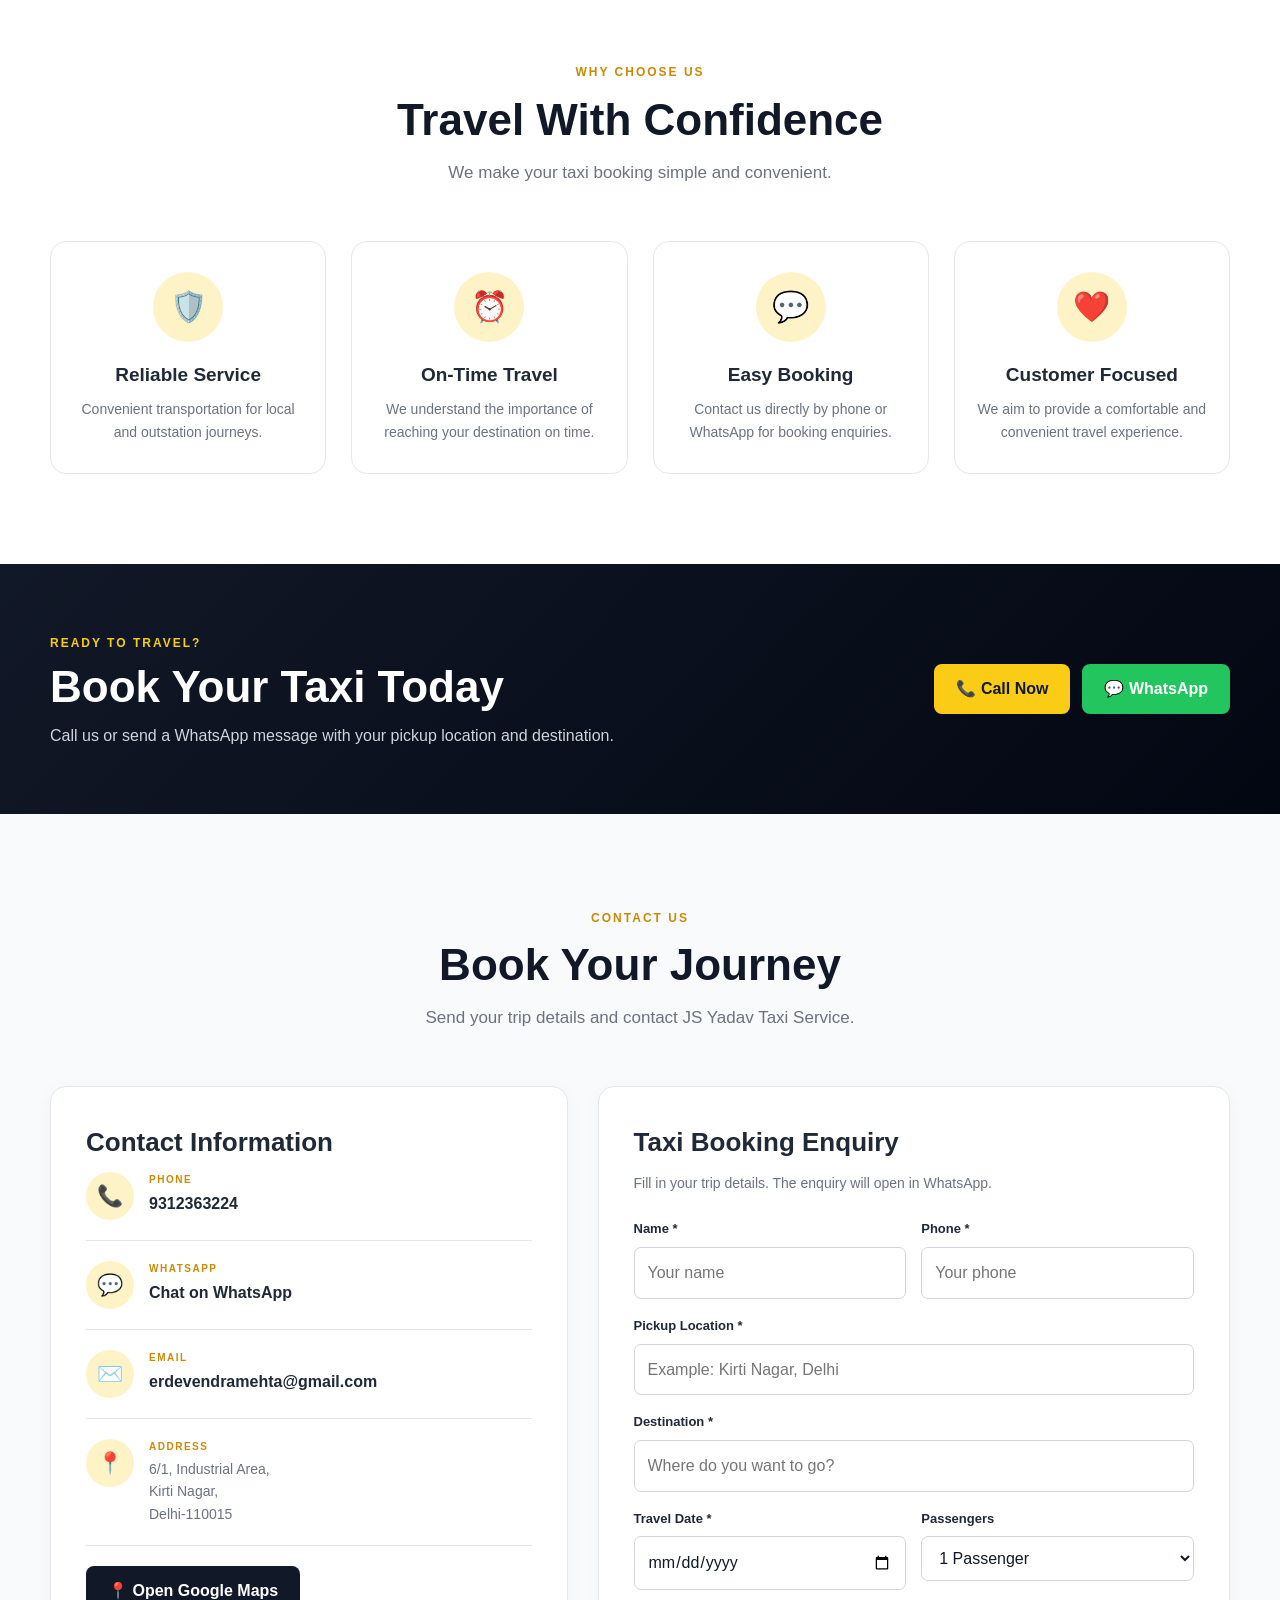
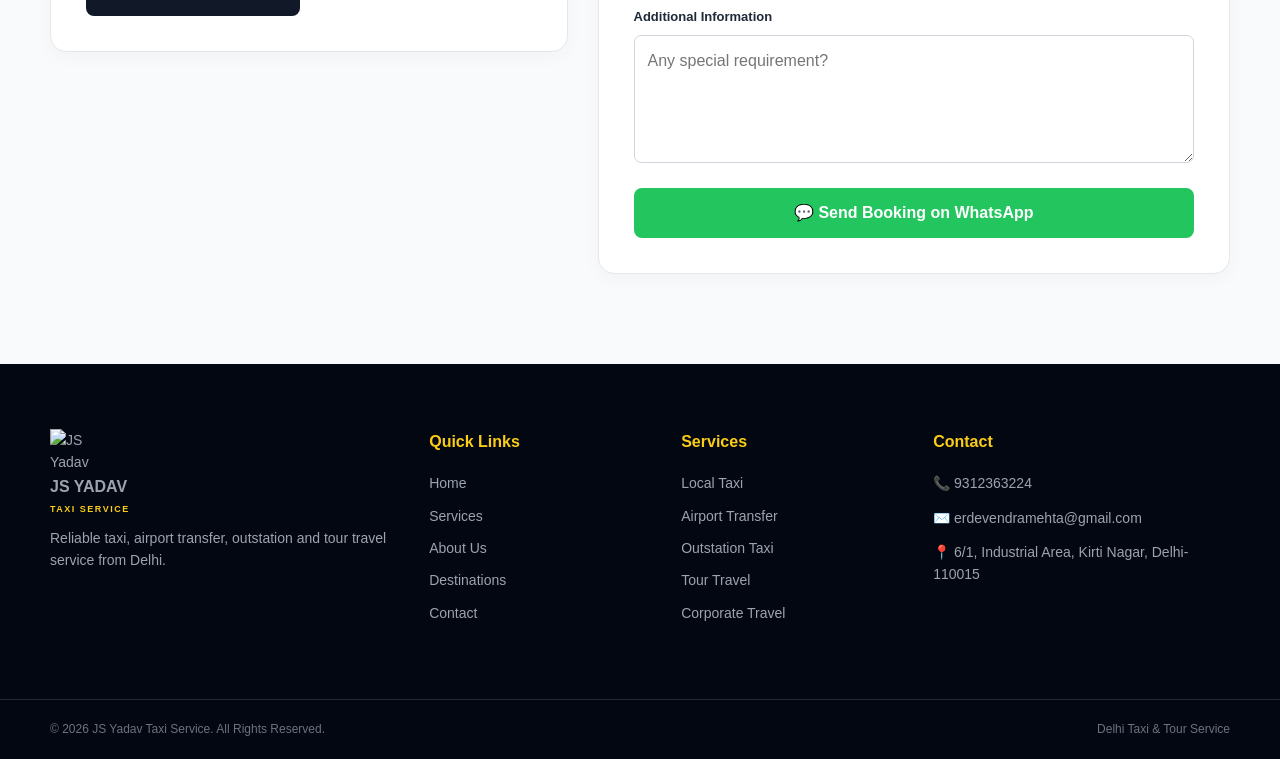
==== commit be4fe1e8: "Update index.html Code update" ====
--- a/index.html
+++ b/index.html
@@ -42,7 +42,7 @@
         <a href="#home"
            class="logo">
 
-            <img src="images/logo.png"
+            <img src="images/logo.jpg"
                  alt="JS Yadav Taxi Service Logo">
 
             <div class="logo-text">
@@ -1341,7 +1341,7 @@
     </a>
 
 
-    <a href="https://wa.me/919312363224"
+    <a href="https://wa.me/919310501188"
        target="_blank"
        rel="noopener"
        class="floating-whatsapp"
@@ -1358,4 +1358,4 @@
 <script src="js/script.js"></script>
 
 </body>
-</html>+</html>
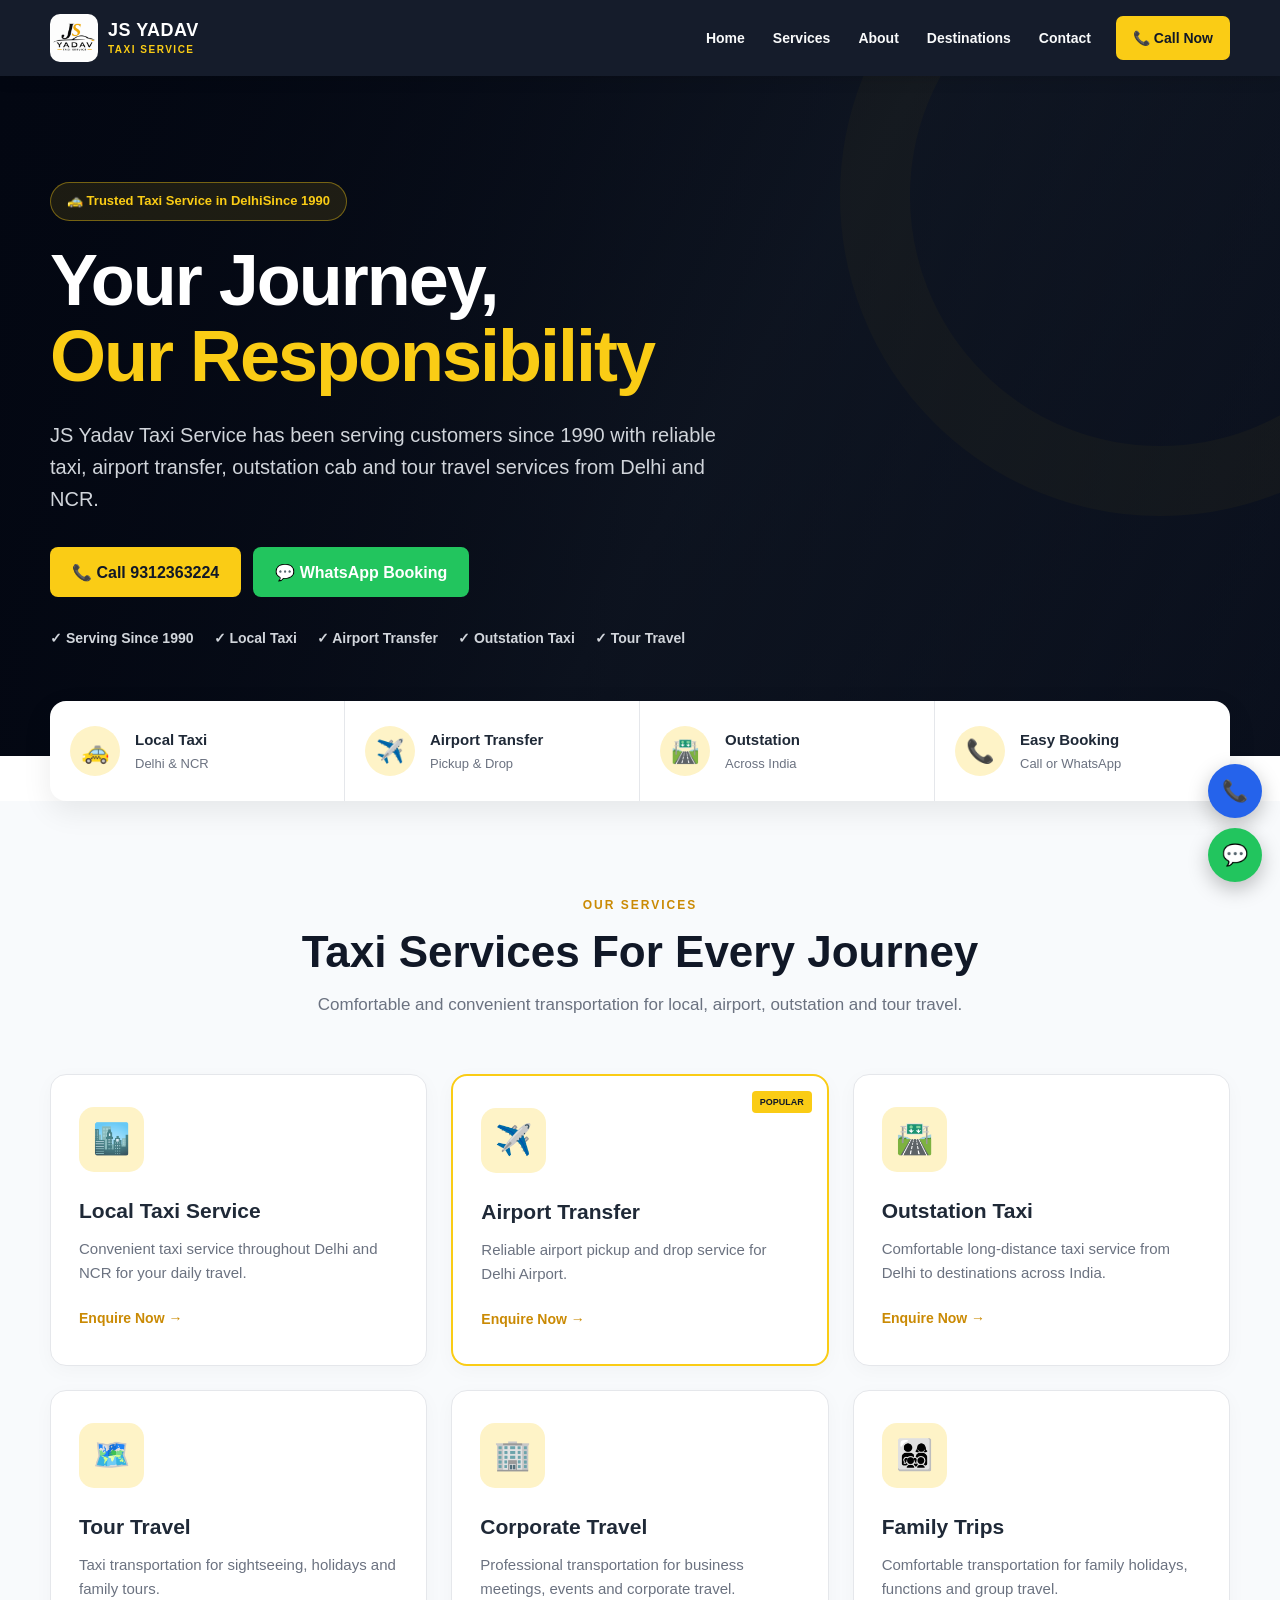
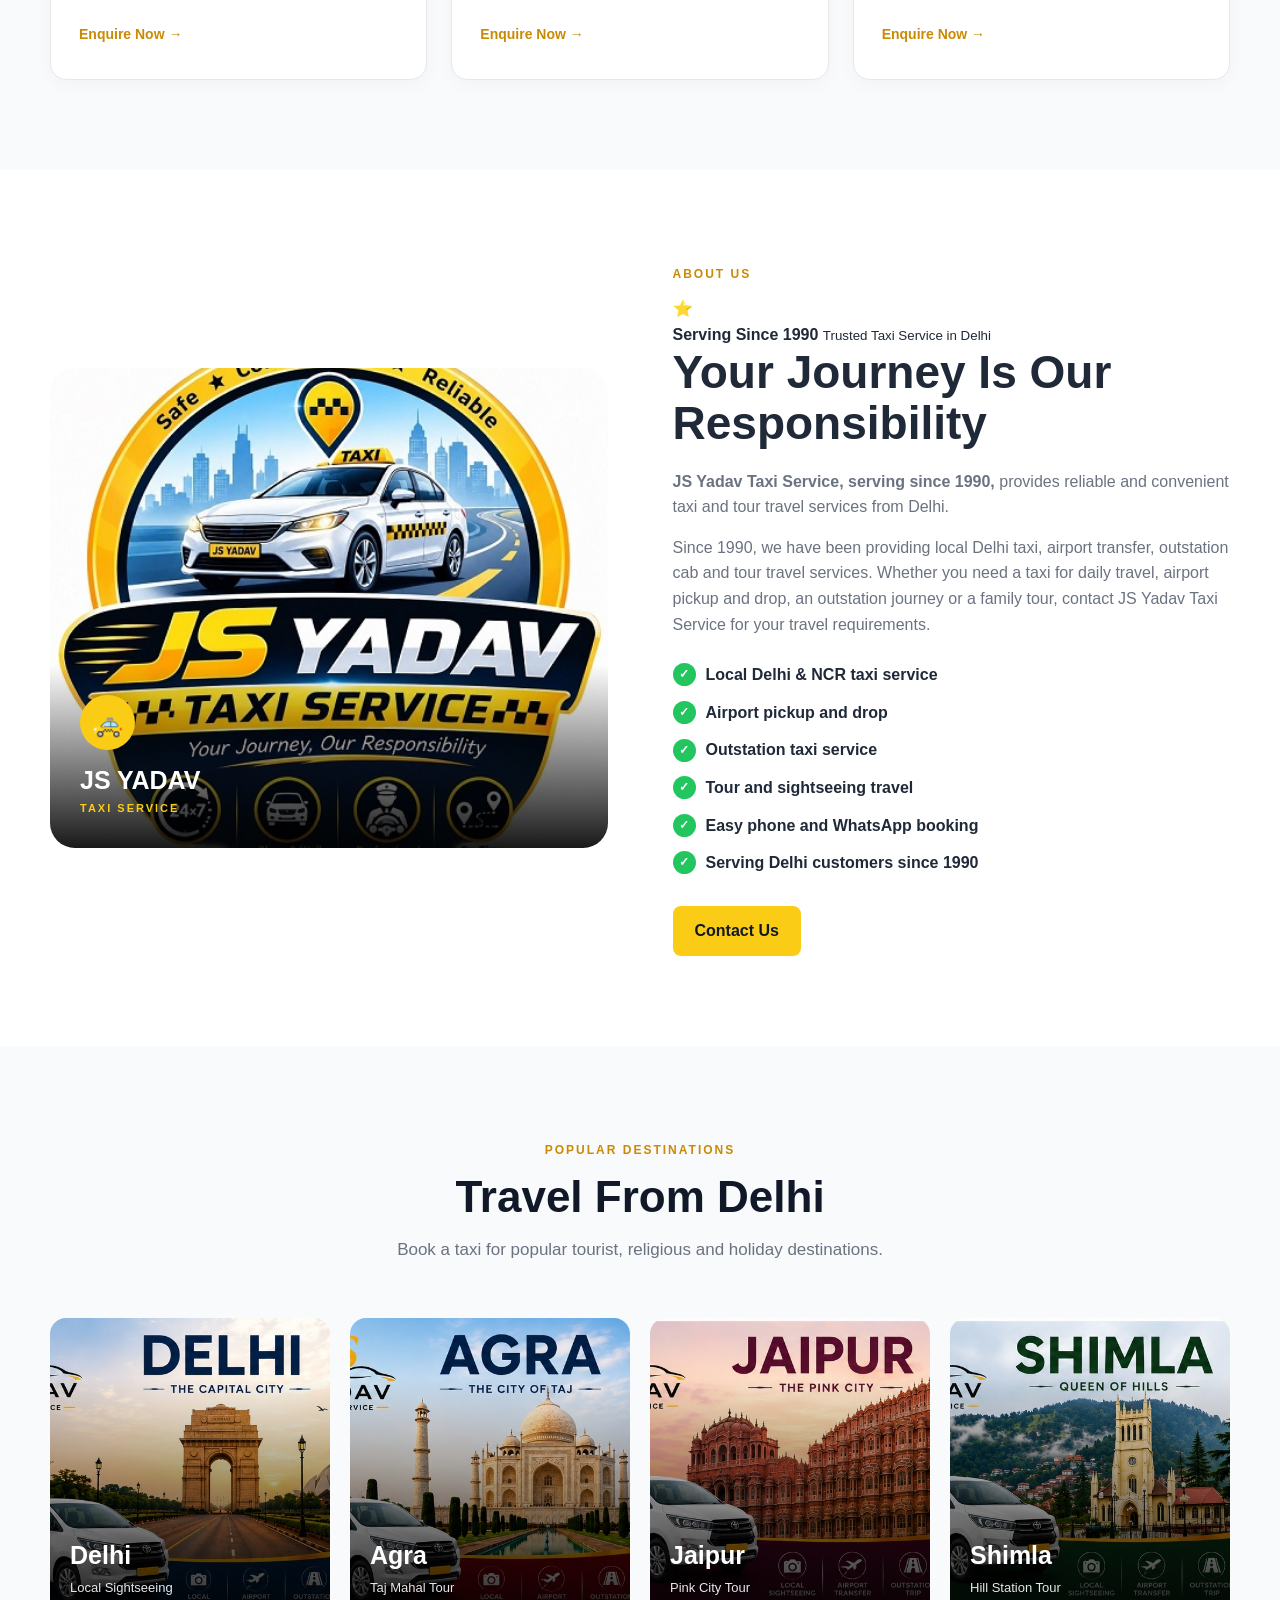
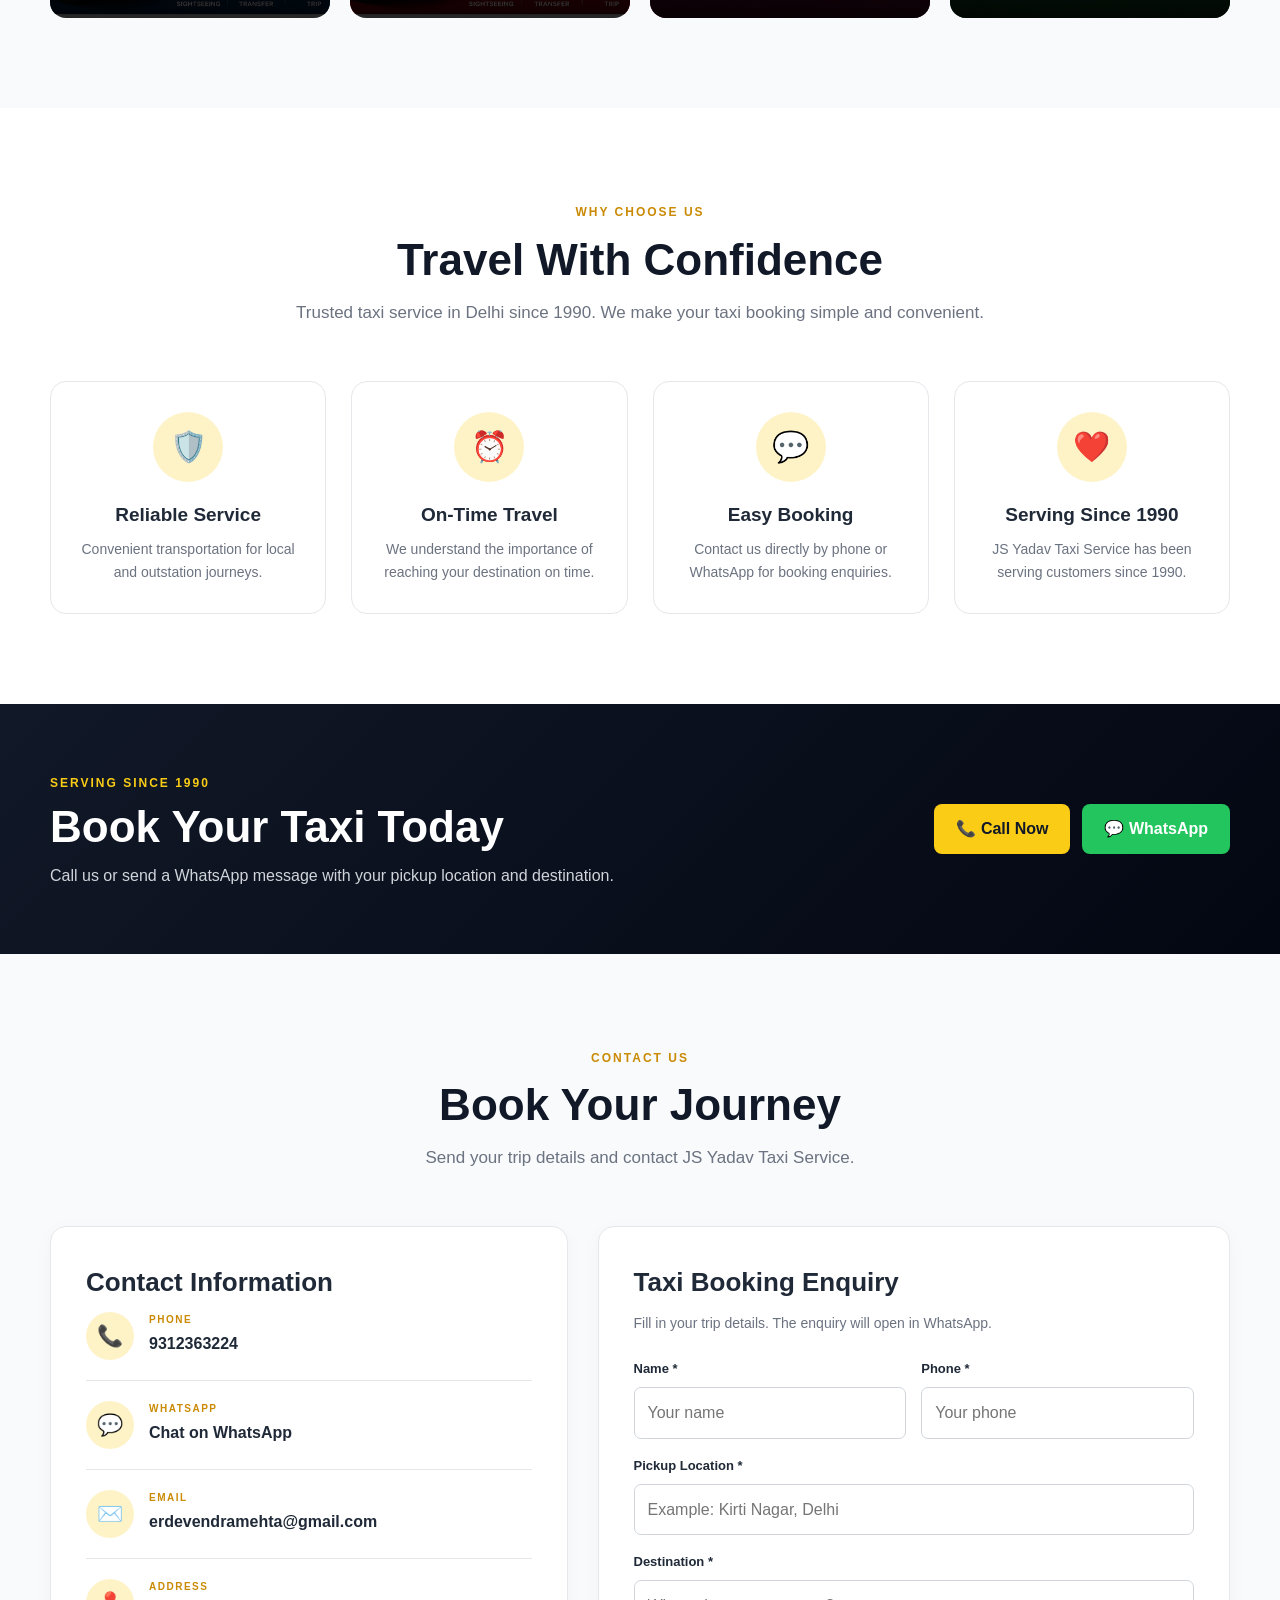
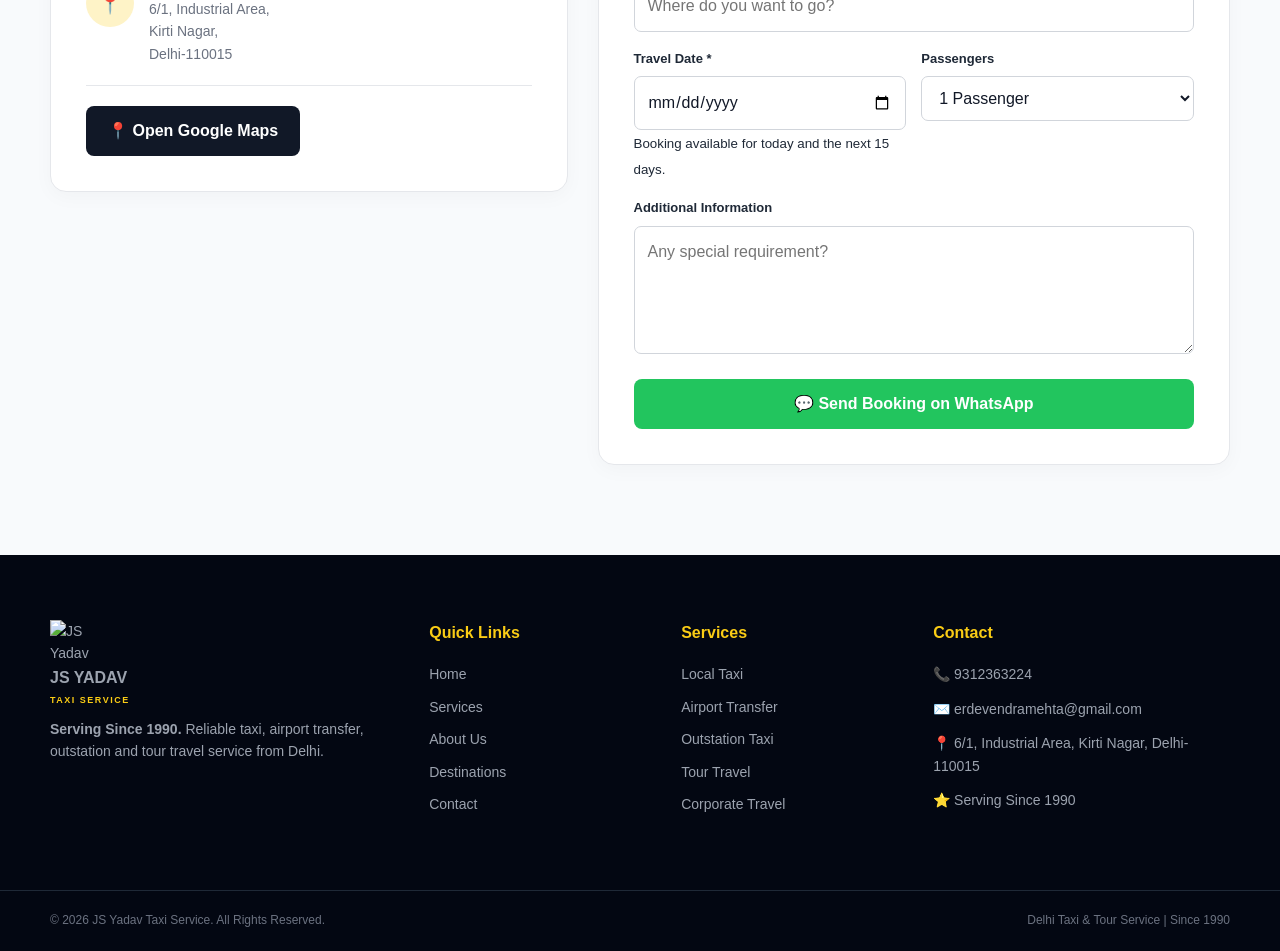
==== commit 6e029c63: "Update index.html Update about" ====
--- a/index.html
+++ b/index.html
@@ -1,5 +1,6 @@
 <!DOCTYPE html>
 <html lang="en">
+
 <head>
 
     <meta charset="UTF-8">
@@ -8,10 +9,10 @@
           content="width=device-width, initial-scale=1.0">
 
     <meta name="description"
-          content="JS Yadav Taxi Service provides reliable taxi, airport transfer, local Delhi taxi, outstation taxi and tour travel services. Call 9312363224.">
+          content="JS Yadav Taxi Service, serving since 1990, provides reliable taxi, airport transfer, local Delhi taxi, outstation taxi and tour travel services from Delhi. Call 9312363224.">
 
     <meta name="keywords"
-          content="JS Yadav Taxi Service, Delhi taxi service, Kirti Nagar taxi, Delhi cab, airport taxi Delhi, outstation taxi Delhi, Delhi tour taxi">
+          content="JS Yadav Taxi Service, JS Yadav Taxi Service since 1990, Delhi taxi service, Kirti Nagar taxi, Delhi cab, airport taxi Delhi, outstation taxi Delhi, Delhi tour taxi">
 
     <meta name="author"
           content="JS Yadav Taxi Service">
@@ -20,13 +21,14 @@
           content="#111827">
 
     <title>
-        JS Yadav Taxi Service | Delhi Taxi & Tour Service
+        JS Yadav Taxi Service Since 1990 | Delhi Taxi & Tour Service
     </title>
 
     <link rel="stylesheet"
           href="css/style.css">
 
 </head>
+
 
 <body>
 
@@ -124,6 +126,9 @@
         <div class="hero-badge">
 
             🚕 Trusted Taxi Service in Delhi
+            <span class="since-badge">
+                Since 1990
+            </span>
 
         </div>
 
@@ -140,9 +145,10 @@
 
         <p>
 
-            Reliable taxi, airport transfer,
-            outstation cab and tour travel services
-            from Delhi and NCR.
+            JS Yadav Taxi Service has been serving customers
+            since 1990 with reliable taxi, airport transfer,
+            outstation cab and tour travel services from
+            Delhi and NCR.
 
         </p>
 
@@ -172,6 +178,10 @@
         <div class="hero-features">
 
             <span>
+                ✓ Serving Since 1990
+            </span>
+
+            <span>
                 ✓ Local Taxi
             </span>
 
@@ -480,7 +490,7 @@
         <div class="about-image">
 
             <img src="images/hero-taxi.jpg"
-                 alt="JS Yadav Taxi Service">
+                 alt="JS Yadav Taxi Service Since 1990">
 
             <div class="about-overlay">
 
@@ -507,24 +517,55 @@
                 ABOUT US
             </span>
 
+
+            <!-- SINCE 1990 BADGE -->
+
+            <div class="since-1990">
+
+                <span class="since-icon">
+                    ⭐
+                </span>
+
+                <div>
+
+                    <strong>
+                        Serving Since 1990
+                    </strong>
+
+                    <small>
+                        Trusted Taxi Service in Delhi
+                    </small>
+
+                </div>
+
+            </div>
+
+
             <h2>
                 Your Journey Is Our Responsibility
             </h2>
 
+
             <p>
 
-                JS Yadav Taxi Service provides reliable
-                and convenient taxi and tour travel
-                services from Delhi.
+                <strong>
+                    JS Yadav Taxi Service, serving since 1990,
+                </strong>
+                provides reliable and convenient taxi and tour
+                travel services from Delhi.
 
             </p>
 
+
             <p>
 
-                Whether you need a local Delhi taxi,
-                airport transfer, outstation cab or
-                transportation for a tour, contact us
-                for your travel requirements.
+                Since 1990, we have been providing local Delhi
+                taxi, airport transfer, outstation cab and tour
+                travel services. Whether you need a taxi for
+                daily travel, airport pickup and drop, an
+                outstation journey or a family tour, contact
+                JS Yadav Taxi Service for your travel
+                requirements.
 
             </p>
 
@@ -556,6 +597,11 @@
                     Easy phone and WhatsApp booking
                 </li>
 
+                <li>
+                    <span>✓</span>
+                    Serving Delhi customers since 1990
+                </li>
+
             </ul>
 
 
@@ -713,6 +759,7 @@
             </h2>
 
             <p>
+                Trusted taxi service in Delhi since 1990.
                 We make your taxi booking simple and convenient.
             </p>
 
@@ -783,12 +830,12 @@
                 </div>
 
                 <h3>
-                    Customer Focused
+                    Serving Since 1990
                 </h3>
 
                 <p>
-                    We aim to provide a comfortable
-                    and convenient travel experience.
+                    JS Yadav Taxi Service has been
+                    serving customers since 1990.
                 </p>
 
             </div>
@@ -812,7 +859,7 @@
         <div>
 
             <span>
-                READY TO TRAVEL?
+                SERVING SINCE 1990
             </span>
 
             <h2>
@@ -1095,6 +1142,11 @@
                                 id="date"
                                 required>
 
+                            <small class="date-help">
+                                Booking available for today
+                                and the next 15 days.
+                            </small>
+
                         </div>
 
 
@@ -1203,6 +1255,9 @@
 
 
             <p>
+                <strong>
+                    Serving Since 1990.
+                </strong>
                 Reliable taxi, airport transfer,
                 outstation and tour travel service
                 from Delhi.
@@ -1297,6 +1352,10 @@
                 Delhi-110015
             </p>
 
+            <p>
+                ⭐ Serving Since 1990
+            </p>
+
         </div>
 
     </div>
@@ -1314,7 +1373,7 @@
             </p>
 
             <p>
-                Delhi Taxi & Tour Service
+                Delhi Taxi & Tour Service | Since 1990
             </p>
 
         </div>
@@ -1341,7 +1400,7 @@
     </a>
 
 
-    <a href="https://wa.me/919310501188"
+    <a href="https://wa.me/919312363224?text=Hello%20JS%20Yadav%20Taxi%20Service%2C%20I%20want%20to%20book%20a%20taxi."
        target="_blank"
        rel="noopener"
        class="floating-whatsapp"
@@ -1355,7 +1414,12 @@
 
 
 
+<!-- =====================================================
+     JAVASCRIPT
+===================================================== -->
+
 <script src="js/script.js"></script>
+
 
 </body>
 </html>
--- a/css/style.css
+++ b/css/style.css
@@ -2603,4 +2603,4 @@
             19px;
     }
 
-}+}
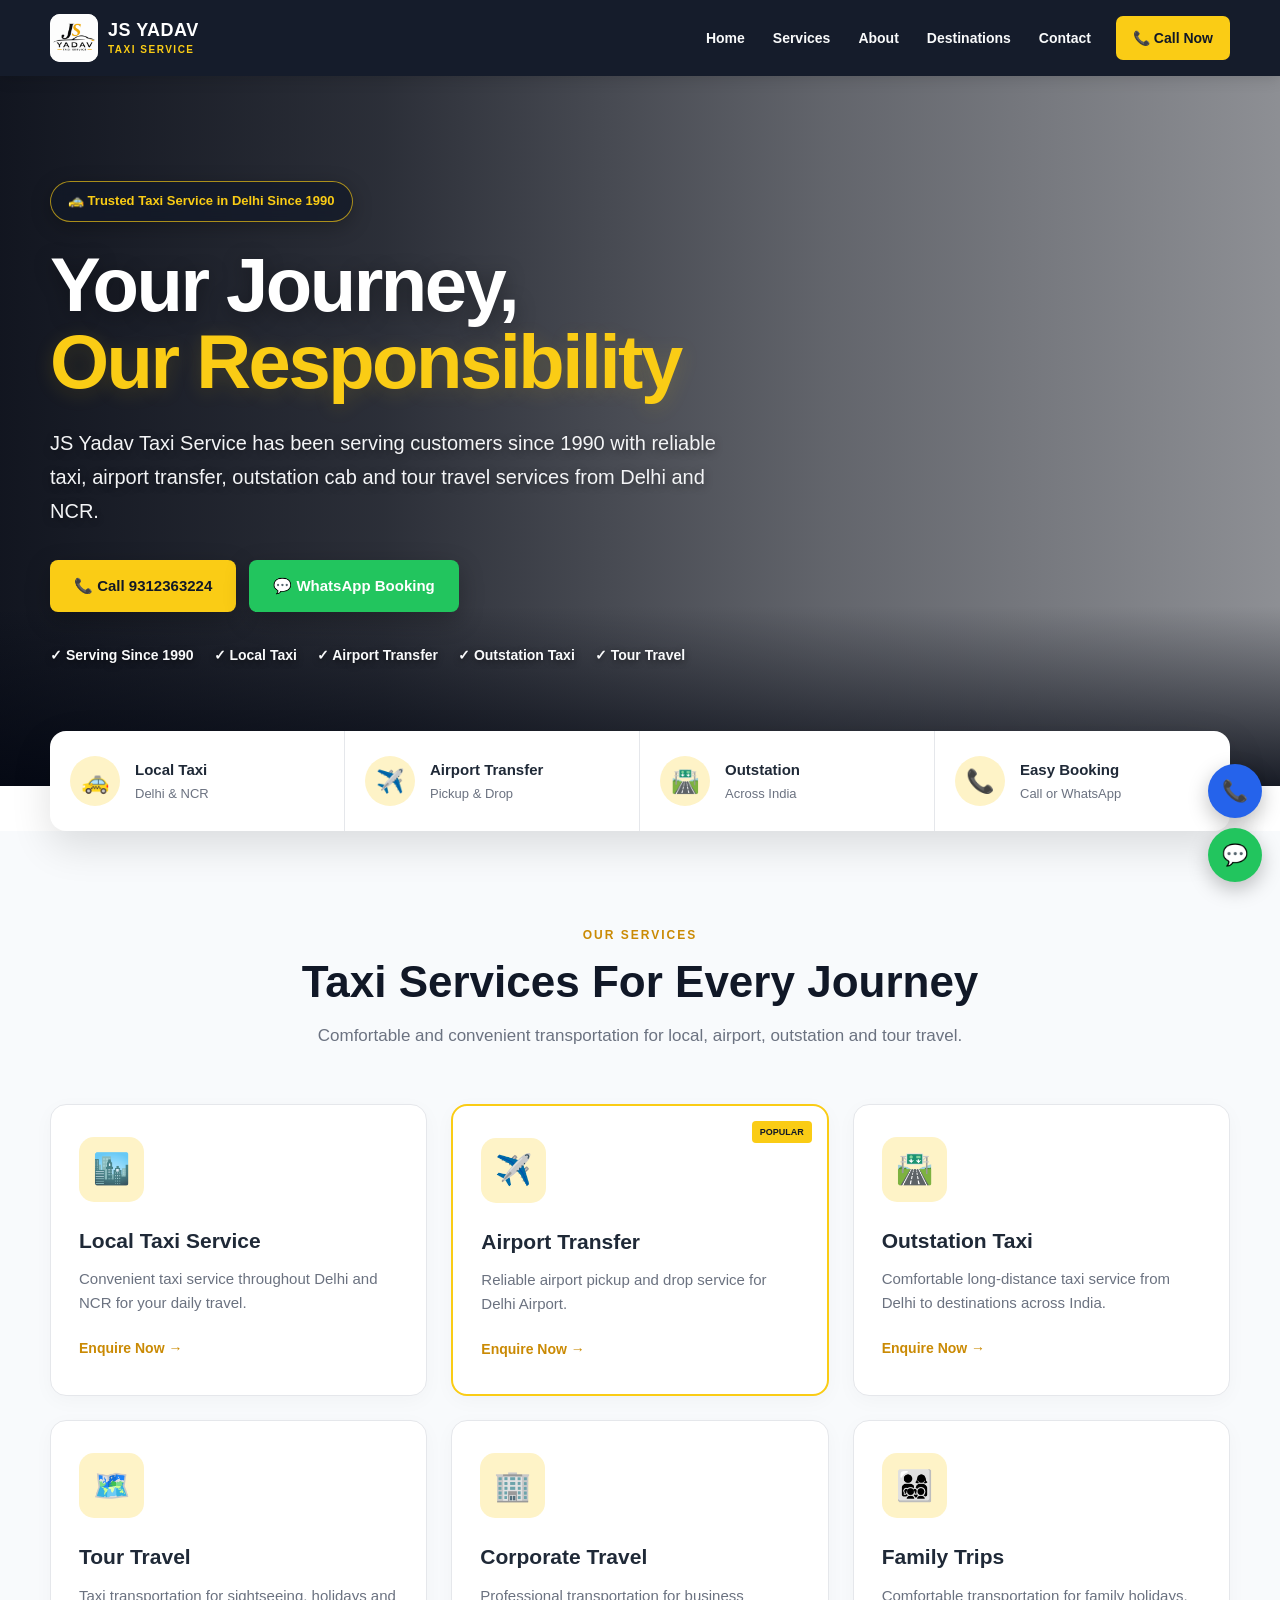
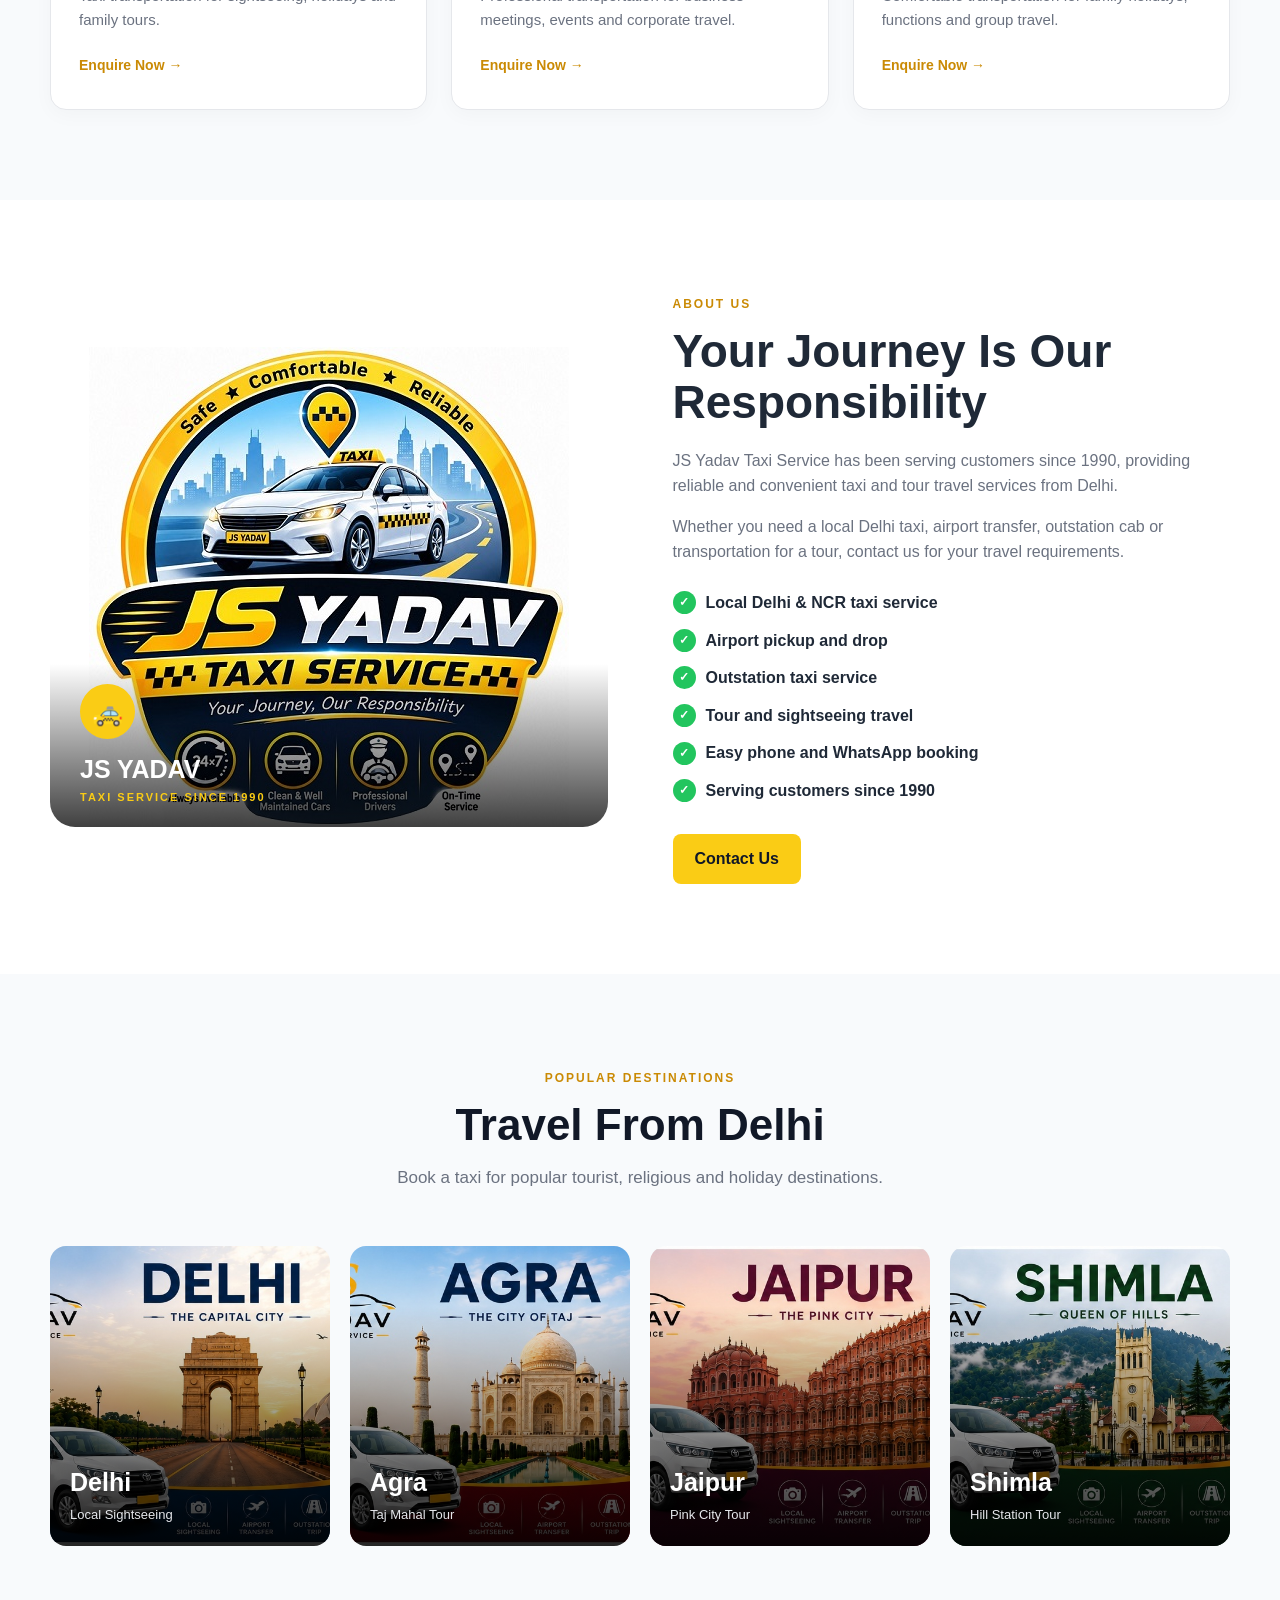
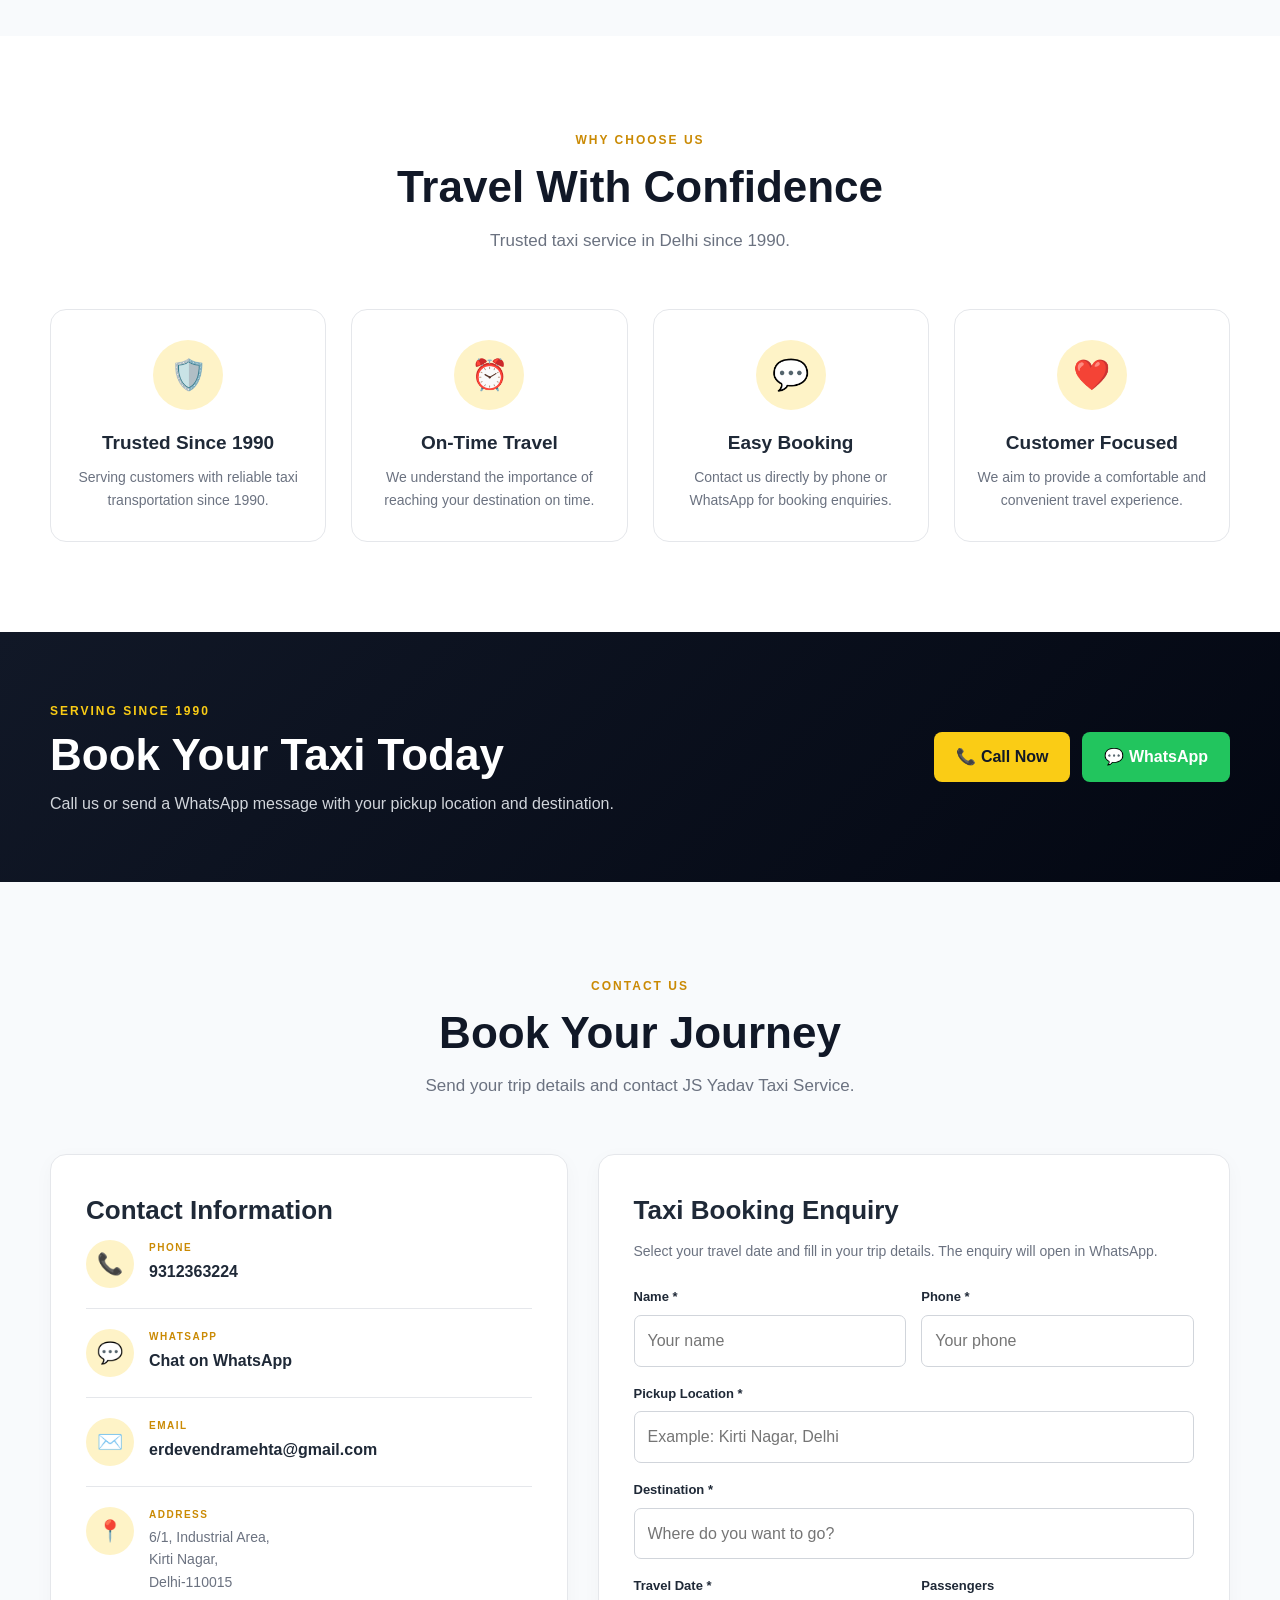
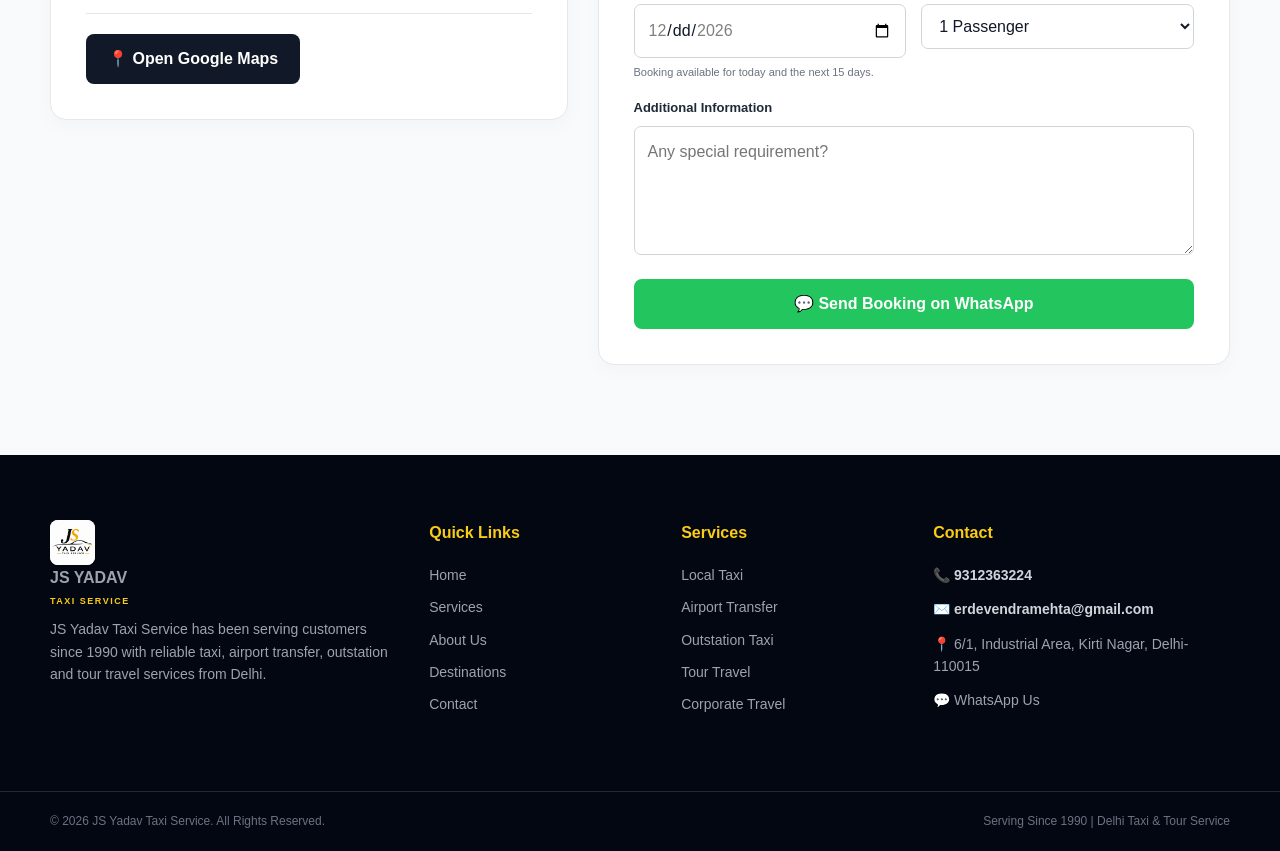
==== commit 3a96deef: "Update index.html" ====
--- a/index.html
+++ b/index.html
@@ -9,10 +9,10 @@
           content="width=device-width, initial-scale=1.0">
 
     <meta name="description"
-          content="JS Yadav Taxi Service, serving since 1990, provides reliable taxi, airport transfer, local Delhi taxi, outstation taxi and tour travel services from Delhi. Call 9312363224.">
+          content="JS Yadav Taxi Service since 1990 provides reliable Delhi taxi, airport transfer, local taxi, outstation taxi and tour travel services. Call 9312363224.">
 
     <meta name="keywords"
-          content="JS Yadav Taxi Service, JS Yadav Taxi Service since 1990, Delhi taxi service, Kirti Nagar taxi, Delhi cab, airport taxi Delhi, outstation taxi Delhi, Delhi tour taxi">
+          content="JS Yadav Taxi Service, Delhi taxi service, taxi since 1990, Kirti Nagar taxi, Delhi cab, airport taxi Delhi, outstation taxi Delhi, Delhi tour taxi">
 
     <meta name="author"
           content="JS Yadav Taxi Service">
@@ -24,8 +24,13 @@
         JS Yadav Taxi Service Since 1990 | Delhi Taxi & Tour Service
     </title>
 
+
+    <!-- =====================================================
+         CSS
+    ====================================================== -->
+
     <link rel="stylesheet"
-          href="css/style.css">
+          href="css/style.css?v=3.0">
 
 </head>
 
@@ -41,11 +46,14 @@
 
     <div class="container nav-container">
 
+
+        <!-- LOGO -->
+
         <a href="#home"
            class="logo">
 
             <img src="images/logo.jpg"
-                 alt="JS Yadav Taxi Service Logo">
+                 alt="JS Yadav Taxi Service Since 1990 Logo">
 
             <div class="logo-text">
 
@@ -61,6 +69,8 @@
 
         </a>
 
+
+        <!-- MOBILE MENU -->
 
         <button class="menu-toggle"
                 id="menuToggle"
@@ -74,6 +84,8 @@
         </button>
 
 
+        <!-- NAVIGATION -->
+
         <nav id="navMenu">
 
             <a href="#home">
@@ -98,6 +110,8 @@
 
         </nav>
 
+
+        <!-- CALL BUTTON -->
 
         <a href="tel:+919312363224"
            class="header-call">
@@ -119,46 +133,814 @@
 <section class="hero"
          id="home">
 
+
     <div class="hero-overlay"></div>
 
-    <div class="container hero-content">
-
-        <div class="hero-badge">
-
-            🚕 Trusted Taxi Service in Delhi
-            <span class="since-badge">
-                Since 1990
+
+    <div class="hero-content">
+
+        <div class="container">
+
+
+            <!-- BADGE -->
+
+            <div class="hero-badge">
+
+                🚕 Trusted Taxi Service in Delhi Since 1990
+
+            </div>
+
+
+            <!-- HEADING -->
+
+            <h1>
+
+                Your Journey,
+
+                <span>
+                    Our Responsibility
+                </span>
+
+            </h1>
+
+
+            <!-- DESCRIPTION -->
+
+            <p>
+
+                JS Yadav Taxi Service has been serving customers
+                since 1990 with reliable taxi, airport transfer,
+                outstation cab and tour travel services from Delhi
+                and NCR.
+
+            </p>
+
+
+            <!-- BUTTONS -->
+
+            <div class="hero-buttons">
+
+
+                <a href="tel:+919312363224"
+                   class="btn btn-primary">
+
+                    📞 Call 9312363224
+
+                </a>
+
+
+                <a href="https://wa.me/919312363224?text=Hello%20JS%20Yadav%20Taxi%20Service%2C%20I%20want%20to%20book%20a%20taxi."
+                   target="_blank"
+                   rel="noopener"
+                   class="btn btn-whatsapp">
+
+                    💬 WhatsApp Booking
+
+                </a>
+
+
+            </div>
+
+
+            <!-- FEATURES -->
+
+            <div class="hero-features">
+
+                <span>
+                    ✓ Serving Since 1990
+                </span>
+
+                <span>
+                    ✓ Local Taxi
+                </span>
+
+                <span>
+                    ✓ Airport Transfer
+                </span>
+
+                <span>
+                    ✓ Outstation Taxi
+                </span>
+
+                <span>
+                    ✓ Tour Travel
+                </span>
+
+            </div>
+
+
+        </div>
+
+    </div>
+
+</section>
+
+
+
+<!-- =====================================================
+     QUICK INFORMATION
+===================================================== -->
+
+<section class="quick-section">
+
+    <div class="container quick-grid">
+
+
+        <div class="quick-card">
+
+            <div class="quick-icon">
+                🚕
+            </div>
+
+            <div>
+
+                <h3>
+                    Local Taxi
+                </h3>
+
+                <p>
+                    Delhi & NCR
+                </p>
+
+            </div>
+
+        </div>
+
+
+        <div class="quick-card">
+
+            <div class="quick-icon">
+                ✈️
+            </div>
+
+            <div>
+
+                <h3>
+                    Airport Transfer
+                </h3>
+
+                <p>
+                    Pickup & Drop
+                </p>
+
+            </div>
+
+        </div>
+
+
+        <div class="quick-card">
+
+            <div class="quick-icon">
+                🛣️
+            </div>
+
+            <div>
+
+                <h3>
+                    Outstation
+                </h3>
+
+                <p>
+                    Across India
+                </p>
+
+            </div>
+
+        </div>
+
+
+        <div class="quick-card">
+
+            <div class="quick-icon">
+                📞
+            </div>
+
+            <div>
+
+                <h3>
+                    Easy Booking
+                </h3>
+
+                <p>
+                    Call or WhatsApp
+                </p>
+
+            </div>
+
+        </div>
+
+
+    </div>
+
+</section>
+
+
+
+<!-- =====================================================
+     SERVICES
+===================================================== -->
+
+<section class="section services"
+         id="services">
+
+    <div class="container">
+
+
+        <div class="section-heading">
+
+            <span>
+                OUR SERVICES
             </span>
 
-        </div>
-
-
-        <h1>
-
-            Your Journey,
+            <h2>
+                Taxi Services For Every Journey
+            </h2>
+
+            <p>
+                Comfortable and convenient transportation
+                for local, airport, outstation and tour travel.
+            </p>
+
+        </div>
+
+
+        <div class="service-grid">
+
+
+            <!-- LOCAL -->
+
+            <div class="service-card">
+
+                <div class="service-icon">
+                    🏙️
+                </div>
+
+                <h3>
+                    Local Taxi Service
+                </h3>
+
+                <p>
+                    Convenient taxi service throughout
+                    Delhi and NCR for your daily travel.
+                </p>
+
+                <a href="#contact">
+                    Enquire Now →
+                </a>
+
+            </div>
+
+
+            <!-- AIRPORT -->
+
+            <div class="service-card featured">
+
+                <div class="popular">
+                    POPULAR
+                </div>
+
+                <div class="service-icon">
+                    ✈️
+                </div>
+
+                <h3>
+                    Airport Transfer
+                </h3>
+
+                <p>
+                    Reliable airport pickup and drop
+                    service for Delhi Airport.
+                </p>
+
+                <a href="#contact">
+                    Enquire Now →
+                </a>
+
+            </div>
+
+
+            <!-- OUTSTATION -->
+
+            <div class="service-card">
+
+                <div class="service-icon">
+                    🛣️
+                </div>
+
+                <h3>
+                    Outstation Taxi
+                </h3>
+
+                <p>
+                    Comfortable long-distance taxi service
+                    from Delhi to destinations across India.
+                </p>
+
+                <a href="#contact">
+                    Enquire Now →
+                </a>
+
+            </div>
+
+
+            <!-- TOUR -->
+
+            <div class="service-card">
+
+                <div class="service-icon">
+                    🗺️
+                </div>
+
+                <h3>
+                    Tour Travel
+                </h3>
+
+                <p>
+                    Taxi transportation for sightseeing,
+                    holidays and family tours.
+                </p>
+
+                <a href="#contact">
+                    Enquire Now →
+                </a>
+
+            </div>
+
+
+            <!-- CORPORATE -->
+
+            <div class="service-card">
+
+                <div class="service-icon">
+                    🏢
+                </div>
+
+                <h3>
+                    Corporate Travel
+                </h3>
+
+                <p>
+                    Professional transportation for business
+                    meetings, events and corporate travel.
+                </p>
+
+                <a href="#contact">
+                    Enquire Now →
+                </a>
+
+            </div>
+
+
+            <!-- FAMILY -->
+
+            <div class="service-card">
+
+                <div class="service-icon">
+                    👨‍👩‍👧‍👦
+                </div>
+
+                <h3>
+                    Family Trips
+                </h3>
+
+                <p>
+                    Comfortable transportation for family
+                    holidays, functions and group travel.
+                </p>
+
+                <a href="#contact">
+                    Enquire Now →
+                </a>
+
+            </div>
+
+
+        </div>
+
+    </div>
+
+</section>
+
+
+
+<!-- =====================================================
+     ABOUT
+===================================================== -->
+
+<section class="section about"
+         id="about">
+
+    <div class="container about-grid">
+
+
+        <!-- IMAGE -->
+
+        <div class="about-image">
+
+            <img src="images/hero-taxi.jpg"
+                 alt="JS Yadav Taxi Service Delhi">
+
+            <div class="about-overlay">
+
+                <div class="about-badge">
+                    🚕
+                </div>
+
+                <strong>
+                    JS YADAV
+                </strong>
+
+                <span>
+                    TAXI SERVICE SINCE 1990
+                </span>
+
+            </div>
+
+        </div>
+
+
+        <!-- CONTENT -->
+
+        <div class="about-content">
+
+            <span class="section-label">
+                ABOUT US
+            </span>
+
+
+            <h2>
+                Your Journey Is Our Responsibility
+            </h2>
+
+
+            <p>
+
+                JS Yadav Taxi Service has been serving
+                customers since 1990, providing reliable
+                and convenient taxi and tour travel
+                services from Delhi.
+
+            </p>
+
+
+            <p>
+
+                Whether you need a local Delhi taxi,
+                airport transfer, outstation cab or
+                transportation for a tour, contact us
+                for your travel requirements.
+
+            </p>
+
+
+            <ul class="check-list">
+
+
+                <li>
+
+                    <span>
+                        ✓
+                    </span>
+
+                    Local Delhi & NCR taxi service
+
+                </li>
+
+
+                <li>
+
+                    <span>
+                        ✓
+                    </span>
+
+                    Airport pickup and drop
+
+                </li>
+
+
+                <li>
+
+                    <span>
+                        ✓
+                    </span>
+
+                    Outstation taxi service
+
+                </li>
+
+
+                <li>
+
+                    <span>
+                        ✓
+                    </span>
+
+                    Tour and sightseeing travel
+
+                </li>
+
+
+                <li>
+
+                    <span>
+                        ✓
+                    </span>
+
+                    Easy phone and WhatsApp booking
+
+                </li>
+
+
+                <li>
+
+                    <span>
+                        ✓
+                    </span>
+
+                    Serving customers since 1990
+
+                </li>
+
+
+            </ul>
+
+
+            <a href="#contact"
+               class="btn btn-primary">
+
+                Contact Us
+
+            </a>
+
+        </div>
+
+    </div>
+
+</section>
+
+
+
+<!-- =====================================================
+     DESTINATIONS
+===================================================== -->
+
+<section class="section destinations"
+         id="destinations">
+
+    <div class="container">
+
+
+        <div class="section-heading">
+
             <span>
-                Our Responsibility
+                POPULAR DESTINATIONS
             </span>
 
-        </h1>
-
-
-        <p>
-
-            JS Yadav Taxi Service has been serving customers
-            since 1990 with reliable taxi, airport transfer,
-            outstation cab and tour travel services from
-            Delhi and NCR.
-
-        </p>
-
-
-        <div class="hero-buttons">
+            <h2>
+                Travel From Delhi
+            </h2>
+
+            <p>
+                Book a taxi for popular tourist,
+                religious and holiday destinations.
+            </p>
+
+        </div>
+
+
+        <div class="destination-grid">
+
+
+            <div class="destination-card">
+
+                <img src="images/delhi.jpg"
+                     alt="Delhi Taxi Service">
+
+                <div class="destination-info">
+
+                    <h3>
+                        Delhi
+                    </h3>
+
+                    <p>
+                        Local Sightseeing
+                    </p>
+
+                </div>
+
+            </div>
+
+
+            <div class="destination-card">
+
+                <img src="images/agra.jpg"
+                     alt="Agra Taxi Service">
+
+                <div class="destination-info">
+
+                    <h3>
+                        Agra
+                    </h3>
+
+                    <p>
+                        Taj Mahal Tour
+                    </p>
+
+                </div>
+
+            </div>
+
+
+            <div class="destination-card">
+
+                <img src="images/jaipur.jpg"
+                     alt="Jaipur Taxi Service">
+
+                <div class="destination-info">
+
+                    <h3>
+                        Jaipur
+                    </h3>
+
+                    <p>
+                        Pink City Tour
+                    </p>
+
+                </div>
+
+            </div>
+
+
+            <div class="destination-card">
+
+                <img src="images/shimla.jpg"
+                     alt="Shimla Taxi Service">
+
+                <div class="destination-info">
+
+                    <h3>
+                        Shimla
+                    </h3>
+
+                    <p>
+                        Hill Station Tour
+                    </p>
+
+                </div>
+
+            </div>
+
+
+        </div>
+
+    </div>
+
+</section>
+
+
+
+<!-- =====================================================
+     WHY CHOOSE US
+===================================================== -->
+
+<section class="section why-us">
+
+    <div class="container">
+
+
+        <div class="section-heading">
+
+            <span>
+                WHY CHOOSE US
+            </span>
+
+            <h2>
+                Travel With Confidence
+            </h2>
+
+            <p>
+                Trusted taxi service in Delhi since 1990.
+            </p>
+
+        </div>
+
+
+        <div class="why-grid">
+
+
+            <div class="why-card">
+
+                <div class="why-icon">
+                    🛡️
+                </div>
+
+                <h3>
+                    Trusted Since 1990
+                </h3>
+
+                <p>
+                    Serving customers with reliable
+                    taxi transportation since 1990.
+                </p>
+
+            </div>
+
+
+            <div class="why-card">
+
+                <div class="why-icon">
+                    ⏰
+                </div>
+
+                <h3>
+                    On-Time Travel
+                </h3>
+
+                <p>
+                    We understand the importance of
+                    reaching your destination on time.
+                </p>
+
+            </div>
+
+
+            <div class="why-card">
+
+                <div class="why-icon">
+                    💬
+                </div>
+
+                <h3>
+                    Easy Booking
+                </h3>
+
+                <p>
+                    Contact us directly by phone or
+                    WhatsApp for booking enquiries.
+                </p>
+
+            </div>
+
+
+            <div class="why-card">
+
+                <div class="why-icon">
+                    ❤️
+                </div>
+
+                <h3>
+                    Customer Focused
+                </h3>
+
+                <p>
+                    We aim to provide a comfortable
+                    and convenient travel experience.
+                </p>
+
+            </div>
+
+
+        </div>
+
+    </div>
+
+</section>
+
+
+
+<!-- =====================================================
+     CTA
+===================================================== -->
+
+<section class="cta">
+
+    <div class="container cta-content">
+
+
+        <div>
+
+            <span>
+                SERVING SINCE 1990
+            </span>
+
+            <h2>
+                Book Your Taxi Today
+            </h2>
+
+            <p>
+                Call us or send a WhatsApp message
+                with your pickup location and destination.
+            </p>
+
+        </div>
+
+
+        <div class="cta-buttons">
 
             <a href="tel:+919312363224"
                class="btn btn-primary">
 
-                📞 Call 9312363224
+                📞 Call Now
 
             </a>
 
@@ -168,36 +950,12 @@
                rel="noopener"
                class="btn btn-whatsapp">
 
-                💬 WhatsApp Booking
-
-            </a>
-
-        </div>
-
-
-        <div class="hero-features">
-
-            <span>
-                ✓ Serving Since 1990
-            </span>
-
-            <span>
-                ✓ Local Taxi
-            </span>
-
-            <span>
-                ✓ Airport Transfer
-            </span>
-
-            <span>
-                ✓ Outstation Taxi
-            </span>
-
-            <span>
-                ✓ Tour Travel
-            </span>
-
-        </div>
+                💬 WhatsApp
+
+            </a>
+
+        </div>
+
 
     </div>
 
@@ -206,703 +964,7 @@
 
 
 <!-- =====================================================
-     QUICK INFORMATION
-===================================================== -->
-
-<section class="quick-section">
-
-    <div class="container quick-grid">
-
-
-        <div class="quick-card">
-
-            <div class="quick-icon">
-                🚕
-            </div>
-
-            <div>
-
-                <h3>
-                    Local Taxi
-                </h3>
-
-                <p>
-                    Delhi & NCR
-                </p>
-
-            </div>
-
-        </div>
-
-
-        <div class="quick-card">
-
-            <div class="quick-icon">
-                ✈️
-            </div>
-
-            <div>
-
-                <h3>
-                    Airport Transfer
-                </h3>
-
-                <p>
-                    Pickup & Drop
-                </p>
-
-            </div>
-
-        </div>
-
-
-        <div class="quick-card">
-
-            <div class="quick-icon">
-                🛣️
-            </div>
-
-            <div>
-
-                <h3>
-                    Outstation
-                </h3>
-
-                <p>
-                    Across India
-                </p>
-
-            </div>
-
-        </div>
-
-
-        <div class="quick-card">
-
-            <div class="quick-icon">
-                📞
-            </div>
-
-            <div>
-
-                <h3>
-                    Easy Booking
-                </h3>
-
-                <p>
-                    Call or WhatsApp
-                </p>
-
-            </div>
-
-        </div>
-
-    </div>
-
-</section>
-
-
-
-<!-- =====================================================
-     SERVICES
-===================================================== -->
-
-<section class="section services"
-         id="services">
-
-    <div class="container">
-
-
-        <div class="section-heading">
-
-            <span>
-                OUR SERVICES
-            </span>
-
-            <h2>
-                Taxi Services For Every Journey
-            </h2>
-
-            <p>
-                Comfortable and convenient transportation
-                for local, airport, outstation and tour travel.
-            </p>
-
-        </div>
-
-
-        <div class="service-grid">
-
-
-            <div class="service-card">
-
-                <div class="service-icon">
-                    🏙️
-                </div>
-
-                <h3>
-                    Local Taxi Service
-                </h3>
-
-                <p>
-                    Convenient taxi service throughout
-                    Delhi and NCR for your daily travel.
-                </p>
-
-                <a href="#contact">
-                    Enquire Now →
-                </a>
-
-            </div>
-
-
-            <div class="service-card featured">
-
-                <div class="popular">
-                    POPULAR
-                </div>
-
-                <div class="service-icon">
-                    ✈️
-                </div>
-
-                <h3>
-                    Airport Transfer
-                </h3>
-
-                <p>
-                    Reliable airport pickup and drop
-                    service for Delhi Airport.
-                </p>
-
-                <a href="#contact">
-                    Enquire Now →
-                </a>
-
-            </div>
-
-
-            <div class="service-card">
-
-                <div class="service-icon">
-                    🛣️
-                </div>
-
-                <h3>
-                    Outstation Taxi
-                </h3>
-
-                <p>
-                    Comfortable long-distance taxi service
-                    from Delhi to destinations across India.
-                </p>
-
-                <a href="#contact">
-                    Enquire Now →
-                </a>
-
-            </div>
-
-
-            <div class="service-card">
-
-                <div class="service-icon">
-                    🗺️
-                </div>
-
-                <h3>
-                    Tour Travel
-                </h3>
-
-                <p>
-                    Taxi transportation for sightseeing,
-                    holidays and family tours.
-                </p>
-
-                <a href="#contact">
-                    Enquire Now →
-                </a>
-
-            </div>
-
-
-            <div class="service-card">
-
-                <div class="service-icon">
-                    🏢
-                </div>
-
-                <h3>
-                    Corporate Travel
-                </h3>
-
-                <p>
-                    Professional transportation for business
-                    meetings, events and corporate travel.
-                </p>
-
-                <a href="#contact">
-                    Enquire Now →
-                </a>
-
-            </div>
-
-
-            <div class="service-card">
-
-                <div class="service-icon">
-                    👨‍👩‍👧‍👦
-                </div>
-
-                <h3>
-                    Family Trips
-                </h3>
-
-                <p>
-                    Comfortable transportation for family
-                    holidays, functions and group travel.
-                </p>
-
-                <a href="#contact">
-                    Enquire Now →
-                </a>
-
-            </div>
-
-        </div>
-
-    </div>
-
-</section>
-
-
-
-<!-- =====================================================
-     ABOUT
-===================================================== -->
-
-<section class="section about"
-         id="about">
-
-    <div class="container about-grid">
-
-
-        <div class="about-image">
-
-            <img src="images/hero-taxi.jpg"
-                 alt="JS Yadav Taxi Service Since 1990">
-
-            <div class="about-overlay">
-
-                <div class="about-badge">
-                    🚕
-                </div>
-
-                <strong>
-                    JS YADAV
-                </strong>
-
-                <span>
-                    TAXI SERVICE
-                </span>
-
-            </div>
-
-        </div>
-
-
-        <div class="about-content">
-
-            <span class="section-label">
-                ABOUT US
-            </span>
-
-
-            <!-- SINCE 1990 BADGE -->
-
-            <div class="since-1990">
-
-                <span class="since-icon">
-                    ⭐
-                </span>
-
-                <div>
-
-                    <strong>
-                        Serving Since 1990
-                    </strong>
-
-                    <small>
-                        Trusted Taxi Service in Delhi
-                    </small>
-
-                </div>
-
-            </div>
-
-
-            <h2>
-                Your Journey Is Our Responsibility
-            </h2>
-
-
-            <p>
-
-                <strong>
-                    JS Yadav Taxi Service, serving since 1990,
-                </strong>
-                provides reliable and convenient taxi and tour
-                travel services from Delhi.
-
-            </p>
-
-
-            <p>
-
-                Since 1990, we have been providing local Delhi
-                taxi, airport transfer, outstation cab and tour
-                travel services. Whether you need a taxi for
-                daily travel, airport pickup and drop, an
-                outstation journey or a family tour, contact
-                JS Yadav Taxi Service for your travel
-                requirements.
-
-            </p>
-
-
-            <ul class="check-list">
-
-                <li>
-                    <span>✓</span>
-                    Local Delhi & NCR taxi service
-                </li>
-
-                <li>
-                    <span>✓</span>
-                    Airport pickup and drop
-                </li>
-
-                <li>
-                    <span>✓</span>
-                    Outstation taxi service
-                </li>
-
-                <li>
-                    <span>✓</span>
-                    Tour and sightseeing travel
-                </li>
-
-                <li>
-                    <span>✓</span>
-                    Easy phone and WhatsApp booking
-                </li>
-
-                <li>
-                    <span>✓</span>
-                    Serving Delhi customers since 1990
-                </li>
-
-            </ul>
-
-
-            <a href="#contact"
-               class="btn btn-primary">
-
-                Contact Us
-
-            </a>
-
-        </div>
-
-    </div>
-
-</section>
-
-
-
-<!-- =====================================================
-     DESTINATIONS
-===================================================== -->
-
-<section class="section destinations"
-         id="destinations">
-
-    <div class="container">
-
-
-        <div class="section-heading">
-
-            <span>
-                POPULAR DESTINATIONS
-            </span>
-
-            <h2>
-                Travel From Delhi
-            </h2>
-
-            <p>
-                Book a taxi for popular tourist,
-                religious and holiday destinations.
-            </p>
-
-        </div>
-
-
-        <div class="destination-grid">
-
-
-            <div class="destination-card">
-
-                <img src="images/delhi.jpg"
-                     alt="Delhi Taxi Service">
-
-                <div class="destination-info">
-
-                    <h3>
-                        Delhi
-                    </h3>
-
-                    <p>
-                        Local Sightseeing
-                    </p>
-
-                </div>
-
-            </div>
-
-
-            <div class="destination-card">
-
-                <img src="images/agra.jpg"
-                     alt="Agra Taxi Service">
-
-                <div class="destination-info">
-
-                    <h3>
-                        Agra
-                    </h3>
-
-                    <p>
-                        Taj Mahal Tour
-                    </p>
-
-                </div>
-
-            </div>
-
-
-            <div class="destination-card">
-
-                <img src="images/jaipur.jpg"
-                     alt="Jaipur Taxi Service">
-
-                <div class="destination-info">
-
-                    <h3>
-                        Jaipur
-                    </h3>
-
-                    <p>
-                        Pink City Tour
-                    </p>
-
-                </div>
-
-            </div>
-
-
-            <div class="destination-card">
-
-                <img src="images/shimla.jpg"
-                     alt="Shimla Taxi Service">
-
-                <div class="destination-info">
-
-                    <h3>
-                        Shimla
-                    </h3>
-
-                    <p>
-                        Hill Station Tour
-                    </p>
-
-                </div>
-
-            </div>
-
-
-        </div>
-
-    </div>
-
-</section>
-
-
-
-<!-- =====================================================
-     WHY CHOOSE US
-===================================================== -->
-
-<section class="section why-us">
-
-    <div class="container">
-
-
-        <div class="section-heading">
-
-            <span>
-                WHY CHOOSE US
-            </span>
-
-            <h2>
-                Travel With Confidence
-            </h2>
-
-            <p>
-                Trusted taxi service in Delhi since 1990.
-                We make your taxi booking simple and convenient.
-            </p>
-
-        </div>
-
-
-        <div class="why-grid">
-
-
-            <div class="why-card">
-
-                <div class="why-icon">
-                    🛡️
-                </div>
-
-                <h3>
-                    Reliable Service
-                </h3>
-
-                <p>
-                    Convenient transportation for local
-                    and outstation journeys.
-                </p>
-
-            </div>
-
-
-            <div class="why-card">
-
-                <div class="why-icon">
-                    ⏰
-                </div>
-
-                <h3>
-                    On-Time Travel
-                </h3>
-
-                <p>
-                    We understand the importance of
-                    reaching your destination on time.
-                </p>
-
-            </div>
-
-
-            <div class="why-card">
-
-                <div class="why-icon">
-                    💬
-                </div>
-
-                <h3>
-                    Easy Booking
-                </h3>
-
-                <p>
-                    Contact us directly by phone or
-                    WhatsApp for booking enquiries.
-                </p>
-
-            </div>
-
-
-            <div class="why-card">
-
-                <div class="why-icon">
-                    ❤️
-                </div>
-
-                <h3>
-                    Serving Since 1990
-                </h3>
-
-                <p>
-                    JS Yadav Taxi Service has been
-                    serving customers since 1990.
-                </p>
-
-            </div>
-
-        </div>
-
-    </div>
-
-</section>
-
-
-
-<!-- =====================================================
-     CTA
-===================================================== -->
-
-<section class="cta">
-
-    <div class="container cta-content">
-
-        <div>
-
-            <span>
-                SERVING SINCE 1990
-            </span>
-
-            <h2>
-                Book Your Taxi Today
-            </h2>
-
-            <p>
-                Call us or send a WhatsApp message
-                with your pickup location and destination.
-            </p>
-
-        </div>
-
-
-        <div class="cta-buttons">
-
-            <a href="tel:+919312363224"
-               class="btn btn-primary">
-
-                📞 Call Now
-
-            </a>
-
-
-            <a href="https://wa.me/919312363224?text=Hello%20JS%20Yadav%20Taxi%20Service%2C%20I%20want%20to%20book%20a%20taxi."
-               target="_blank"
-               rel="noopener"
-               class="btn btn-whatsapp">
-
-                💬 WhatsApp
-
-            </a>
-
-        </div>
-
-    </div>
-
-</section>
-
-
-
-<!-- =====================================================
-     CONTACT + BOOKING FORM
+     CONTACT + BOOKING
 ===================================================== -->
 
 <section class="section contact"
@@ -1057,8 +1119,9 @@
                 </h3>
 
                 <p>
-                    Fill in your trip details.
-                    The enquiry will open in WhatsApp.
+                    Select your travel date and fill in
+                    your trip details. The enquiry will
+                    open in WhatsApp.
                 </p>
 
 
@@ -1066,6 +1129,7 @@
 
 
                     <div class="form-row">
+
 
                         <div class="form-group">
 
@@ -1077,6 +1141,7 @@
                                 type="text"
                                 id="name"
                                 placeholder="Your name"
+                                autocomplete="name"
                                 required>
 
                         </div>
@@ -1092,11 +1157,14 @@
                                 type="tel"
                                 id="phone"
                                 placeholder="Your phone"
+                                autocomplete="tel"
                                 required>
 
                         </div>
 
+
                     </div>
+
 
 
                     <div class="form-group">
@@ -1114,6 +1182,7 @@
                     </div>
 
 
+
                     <div class="form-group">
 
                         <label for="destination">
@@ -1129,7 +1198,9 @@
                     </div>
 
 
+
                     <div class="form-row">
+
 
                         <div class="form-group">
 
@@ -1142,7 +1213,7 @@
                                 id="date"
                                 required>
 
-                            <small class="date-help">
+                            <small class="date-note">
                                 Booking available for today
                                 and the next 15 days.
                             </small>
@@ -1150,6 +1221,7 @@
                         </div>
 
 
+
                         <div class="form-group">
 
                             <label for="passengers">
@@ -1186,7 +1258,9 @@
 
                         </div>
 
+
                     </div>
+
 
 
                     <div class="form-group">
@@ -1203,6 +1277,7 @@
                     </div>
 
 
+
                     <button type="submit"
                             class="btn btn-whatsapp submit-btn">
 
@@ -1210,9 +1285,11 @@
 
                     </button>
 
+
                 </form>
 
             </div>
+
 
         </div>
 
@@ -1231,12 +1308,15 @@
     <div class="container footer-grid">
 
 
+        <!-- ABOUT -->
+
         <div class="footer-column">
+
 
             <a href="#home"
                class="footer-logo">
 
-                <img src="images/logo.png"
+                <img src="images/logo.jpg"
                      alt="JS Yadav Taxi Service">
 
                 <div>
@@ -1255,16 +1335,18 @@
 
 
             <p>
-                <strong>
-                    Serving Since 1990.
-                </strong>
-                Reliable taxi, airport transfer,
-                outstation and tour travel service
-                from Delhi.
+                JS Yadav Taxi Service has been serving
+                customers since 1990 with reliable taxi,
+                airport transfer, outstation and tour
+                travel services from Delhi.
             </p>
 
-        </div>
-
+
+        </div>
+
+
+
+        <!-- QUICK LINKS -->
 
         <div class="footer-column">
 
@@ -1295,6 +1377,9 @@
         </div>
 
 
+
+        <!-- SERVICES -->
+
         <div class="footer-column">
 
             <h3>
@@ -1324,11 +1409,15 @@
         </div>
 
 
+
+        <!-- CONTACT -->
+
         <div class="footer-column">
 
             <h3>
                 Contact
             </h3>
+
 
             <p>
                 📞
@@ -1337,14 +1426,14 @@
                 </a>
             </p>
 
+
             <p>
                 ✉️
                 <a href="mailto:erdevendramehta@gmail.com">
-
                     erdevendramehta@gmail.com
-
                 </a>
             </p>
+
 
             <p>
                 📍 6/1, Industrial Area,
@@ -1352,29 +1441,45 @@
                 Delhi-110015
             </p>
 
+
+            <a href="https://wa.me/919312363224"
+               target="_blank"
+               rel="noopener">
+
+                💬 WhatsApp Us
+
+            </a>
+
+        </div>
+
+
+    </div>
+
+
+
+    <!-- FOOTER BOTTOM -->
+
+    <div class="footer-bottom">
+
+        <div class="container">
+
+
             <p>
-                ⭐ Serving Since 1990
-            </p>
-
-        </div>
-
-    </div>
-
-
-    <div class="footer-bottom">
-
-        <div class="container">
-
-            <p>
+
                 ©
                 <span id="year"></span>
+
                 JS Yadav Taxi Service.
+
                 All Rights Reserved.
+
             </p>
 
+
             <p>
-                Delhi Taxi & Tour Service | Since 1990
+                Serving Since 1990 | Delhi Taxi & Tour Service
             </p>
+
 
         </div>
 
@@ -1393,7 +1498,7 @@
 
     <a href="tel:+919312363224"
        class="floating-call"
-       aria-label="Call">
+       aria-label="Call JS Yadav Taxi Service">
 
         📞
 
@@ -1404,11 +1509,12 @@
        target="_blank"
        rel="noopener"
        class="floating-whatsapp"
-       aria-label="WhatsApp">
+       aria-label="WhatsApp JS Yadav Taxi Service">
 
         💬
 
     </a>
+
 
 </div>
 
@@ -1418,7 +1524,7 @@
      JAVASCRIPT
 ===================================================== -->
 
-<script src="js/script.js"></script>
+<script src="js/script.js?v=3.0"></script>
 
 
 </body>
--- a/css/style.css
+++ b/css/style.css
@@ -1,6 +1,7 @@
 /* =========================================================
    JS YADAV TAXI SERVICE
-   STYLE SHEET
+   COMPLETE UPDATED STYLE SHEET
+   SERVING SINCE 1990
 ========================================================= */
 
 
@@ -22,6 +23,7 @@
 
 
 body {
+
     font-family:
         Arial,
         Helvetica,
@@ -32,10 +34,13 @@
     background: #ffffff;
 
     line-height: 1.6;
+
+    overflow-x: hidden;
 }
 
 
 img {
+
     max-width: 100%;
 
     display: block;
@@ -43,6 +48,7 @@
 
 
 a {
+
     text-decoration: none;
 
     color: inherit;
@@ -53,11 +59,13 @@
 input,
 select,
 textarea {
+
     font: inherit;
 }
 
 
 button {
+
     cursor: pointer;
 }
 
@@ -71,6 +79,8 @@
     --yellow: #facc15;
 
     --yellow-dark: #eab308;
+
+    --yellow-light: #fef3c7;
 
     --black: #111827;
 
@@ -134,592 +144,660 @@
 
     gap: 8px;
 
+    padding: 12px 22px;
+
+    border-radius: 8px;
+
+    border: 0;
+
+    font-weight: 800;
+
+    transition:
+        transform 0.25s ease,
+        background 0.25s ease,
+        box-shadow 0.25s ease;
+}
+
+
+.btn:hover {
+
+    transform:
+        translateY(-2px);
+}
+
+
+.btn-primary {
+
+    background:
+        var(--yellow);
+
+    color:
+        var(--black);
+}
+
+
+.btn-primary:hover {
+
+    background:
+        var(--yellow-dark);
+
+    box-shadow:
+        0 8px 25px
+        rgba(250, 204, 21, 0.35);
+}
+
+
+.btn-whatsapp {
+
+    background:
+        var(--green);
+
+    color:
+        #ffffff;
+}
+
+
+.btn-whatsapp:hover {
+
+    background:
+        var(--green-dark);
+
+    box-shadow:
+        0 8px 25px
+        rgba(34, 197, 94, 0.30);
+}
+
+
+.btn-dark {
+
+    background:
+        var(--black);
+
+    color:
+        #ffffff;
+}
+
+
+.btn-dark:hover {
+
+    background:
+        #374151;
+}
+
+
+/* =========================================================
+   HEADER
+========================================================= */
+
+.header {
+
+    position: sticky;
+
+    top: 0;
+
+    z-index: 1000;
+
+    background:
+        rgba(17, 24, 39, 0.98);
+
+    color:
+        #ffffff;
+
+    box-shadow:
+        0 2px 15px
+        rgba(0, 0, 0, 0.15);
+
+    backdrop-filter:
+        blur(10px);
+}
+
+
+.nav-container {
+
+    min-height: 76px;
+
+    display: flex;
+
+    align-items: center;
+
+    gap: 25px;
+}
+
+
+/* =========================================================
+   LOGO
+========================================================= */
+
+.logo {
+
+    display: flex;
+
+    align-items: center;
+
+    gap: 10px;
+
+    flex-shrink: 0;
+}
+
+
+.logo img {
+
+    width: 48px;
+
+    height: 48px;
+
+    object-fit: contain;
+
+    border-radius: 10px;
+
+    background: #ffffff;
+}
+
+
+.logo-text {
+
+    display: flex;
+
+    flex-direction: column;
+
+    line-height: 1.1;
+}
+
+
+.logo-text strong {
+
+    font-size: 18px;
+
+    letter-spacing: 0.5px;
+}
+
+
+.logo-text span {
+
+    color:
+        var(--yellow);
+
+    font-size: 10px;
+
+    font-weight: 800;
+
+    letter-spacing: 1.5px;
+
+    margin-top: 4px;
+}
+
+
+/* =========================================================
+   NAVIGATION
+========================================================= */
+
+nav {
+
+    display: flex;
+
+    align-items: center;
+
+    gap: 28px;
+
+    margin-left: auto;
+}
+
+
+nav a {
+
+    color: #f9fafb;
+
+    font-size: 14px;
+
+    font-weight: 700;
+
+    transition:
+        color 0.2s ease;
+}
+
+
+nav a:hover {
+
+    color:
+        var(--yellow);
+}
+
+
+.header-call {
+
+    display: inline-flex;
+
+    align-items: center;
+
+    justify-content: center;
+
+    background:
+        var(--yellow);
+
+    color:
+        var(--black);
+
     padding:
-        12px 22px;
-
-    border-radius: 8px;
-
-    border: 0;
-
-    font-weight: 800;
+        11px 17px;
+
+    border-radius:
+        7px;
+
+    font-size:
+        14px;
+
+    font-weight:
+        800;
+
+    white-space:
+        nowrap;
 
     transition:
         0.25s ease;
 }
 
 
-.btn:hover {
+.header-call:hover {
+
+    background:
+        var(--yellow-dark);
+
     transform:
         translateY(-2px);
 }
 
 
-.btn-primary {
-
-    background:
+/* =========================================================
+   MOBILE MENU
+========================================================= */
+
+.menu-toggle {
+
+    display: none;
+
+    margin-left: auto;
+
+    width: 44px;
+
+    height: 44px;
+
+    border: 0;
+
+    background: transparent;
+
+    flex-direction: column;
+
+    align-items: center;
+
+    justify-content: center;
+
+    gap: 5px;
+}
+
+
+.menu-toggle span {
+
+    display: block;
+
+    width: 25px;
+
+    height: 3px;
+
+    border-radius: 5px;
+
+    background: white;
+}
+
+
+/* =========================================================
+   HERO
+========================================================= */
+
+.hero {
+
+    position: relative;
+
+    min-height: 680px;
+
+    display: flex;
+
+    align-items: center;
+
+    color: white;
+
+    overflow: hidden;
+
+    /*
+       NEW HERO BACKGROUND
+
+       Required file:
+
+       images/taxi-background.jpg
+    */
+
+    background-image:
+        url("../images/taxi-background.jpg");
+
+    background-size: cover;
+
+    background-position: center center;
+
+    background-repeat: no-repeat;
+}
+
+
+/*
+   Dark overlay keeps text readable
+*/
+
+.hero-overlay {
+
+    position: absolute;
+
+    inset: 0;
+
+    z-index: 1;
+
+    background:
+        linear-gradient(
+            90deg,
+            rgba(3, 7, 18, 0.94) 0%,
+            rgba(3, 7, 18, 0.84) 30%,
+            rgba(3, 7, 18, 0.62) 65%,
+            rgba(3, 7, 18, 0.45) 100%
+        );
+}
+
+
+/*
+   Bottom fade
+*/
+
+.hero::after {
+
+    content: "";
+
+    position: absolute;
+
+    left: 0;
+
+    right: 0;
+
+    bottom: 0;
+
+    height: 180px;
+
+    z-index: 1;
+
+    pointer-events: none;
+
+    background:
+        linear-gradient(
+            to top,
+            rgba(3, 7, 18, 0.85),
+            transparent
+        );
+}
+
+
+/*
+   IMPORTANT:
+
+   The OLD yellow circular .hero::before
+   has intentionally been removed.
+*/
+
+
+.hero-content {
+
+    position: relative;
+
+    z-index: 2;
+
+    width: 100%;
+
+    padding:
+        105px 0 120px;
+}
+
+
+/* =========================================================
+   HERO BADGE
+========================================================= */
+
+.hero-badge {
+
+    display: inline-flex;
+
+    align-items: center;
+
+    gap: 7px;
+
+    padding:
+        9px 17px;
+
+    border:
+        1px solid
+        rgba(250, 204, 21, 0.65);
+
+    border-radius:
+        50px;
+
+    background:
+        rgba(17, 24, 39, 0.72);
+
+    backdrop-filter:
+        blur(8px);
+
+    color:
         var(--yellow);
 
-    color:
-        var(--black);
-}
-
-
-.btn-primary:hover {
-
-    background:
-        var(--yellow-dark);
+    font-size:
+        13px;
+
+    font-weight:
+        800;
+
+    margin-bottom:
+        24px;
 
     box-shadow:
-        0 8px 20px
-        rgba(250, 204, 21, 0.3);
-}
-
-
-.btn-whatsapp {
-
-    background:
-        var(--green);
-
-    color:
-        white;
-}
-
-
-.btn-whatsapp:hover {
-
-    background:
-        var(--green-dark);
+        0 5px 20px
+        rgba(0, 0, 0, 0.25);
+}
+
+
+/* =========================================================
+   HERO HEADING
+========================================================= */
+
+.hero h1 {
+
+    max-width:
+        850px;
+
+    font-size:
+        clamp(44px, 7vw, 76px);
+
+    line-height:
+        1.02;
+
+    letter-spacing:
+        -2.5px;
+
+    margin-bottom:
+        25px;
+
+    color:
+        #ffffff;
+
+    text-shadow:
+        0 4px 20px
+        rgba(0, 0, 0, 0.35);
+}
+
+
+.hero h1 span {
+
+    display:
+        block;
+
+    color:
+        var(--yellow);
+
+    text-shadow:
+        0 4px 20px
+        rgba(250, 204, 21, 0.15);
+}
+
+
+/* =========================================================
+   HERO DESCRIPTION
+========================================================= */
+
+.hero p {
+
+    max-width:
+        700px;
+
+    color:
+        #f3f4f6;
+
+    font-size:
+        clamp(16px, 2vw, 20px);
+
+    line-height:
+        1.7;
+
+    margin-bottom:
+        32px;
+
+    text-shadow:
+        0 2px 8px
+        rgba(0, 0, 0, 0.4);
+}
+
+
+/* =========================================================
+   HERO BUTTONS
+========================================================= */
+
+.hero-buttons {
+
+    display:
+        flex;
+
+    flex-wrap:
+        wrap;
+
+    gap:
+        13px;
+}
+
+
+.hero-buttons .btn {
+
+    min-height:
+        52px;
+
+    padding:
+        13px 24px;
+
+    border-radius:
+        8px;
+
+    font-size:
+        15px;
 
     box-shadow:
-        0 8px 20px
-        rgba(34, 197, 94, 0.25);
-}
-
-
-.btn-dark {
-
-    background:
-        var(--black);
-
-    color:
-        white;
-}
-
-
-.btn-dark:hover {
-
-    background:
-        #374151;
-}
-
-
-/* =========================================================
-   HEADER
-========================================================= */
-
-.header {
-
-    position:
-        sticky;
-
-    top:
-        0;
-
-    z-index:
-        1000;
-
-    background:
-        rgba(17, 24, 39, 0.98);
-
-    color:
-        white;
-
-    box-shadow:
-        0 2px 15px
-        rgba(0,0,0,0.15);
-}
-
-
-.nav-container {
-
-    min-height:
-        76px;
+        0 8px 25px
+        rgba(0, 0, 0, 0.25);
+}
+
+
+/* =========================================================
+   HERO FEATURES
+========================================================= */
+
+.hero-features {
 
     display:
         flex;
+
+    flex-wrap:
+        wrap;
+
+    gap:
+        20px;
+
+    margin-top:
+        32px;
+
+    color:
+        #f9fafb;
+
+    font-size:
+        14px;
+
+    font-weight:
+        700;
+}
+
+
+.hero-features span {
+
+    display:
+        inline-flex;
 
     align-items:
         center;
 
     gap:
-        25px;
-}
-
-
-/* =========================================================
-   LOGO
-========================================================= */
-
-.logo {
-
-    display:
-        flex;
-
-    align-items:
-        center;
-
-    gap:
-        10px;
-
-    flex-shrink:
-        0;
-}
-
-
-.logo img {
-
-    width:
-        48px;
-
-    height:
-        48px;
-
-    object-fit:
-        contain;
-
-    border-radius:
-        10px;
-}
-
-
-.logo-text {
-
-    display:
-        flex;
-
-    flex-direction:
-        column;
-
-    line-height:
-        1.1;
-}
-
-
-.logo-text strong {
-
-    font-size:
-        18px;
-
-    letter-spacing:
-        0.5px;
-}
-
-
-.logo-text span {
-
-    color:
-        var(--yellow);
-
-    font-size:
-        10px;
-
-    font-weight:
-        800;
-
-    letter-spacing:
-        1.5px;
-
-    margin-top:
-        4px;
-}
-
-
-/* =========================================================
-   NAVIGATION
-========================================================= */
-
-nav {
-
-    display:
-        flex;
-
-    align-items:
-        center;
-
-    gap:
-        28px;
-
-    margin-left:
-        auto;
-}
-
-
-nav a {
-
-    color:
-        #f9fafb;
-
-    font-size:
-        14px;
-
-    font-weight:
-        700;
-
-    transition:
-        color 0.2s ease;
-}
-
-
-nav a:hover {
-
-    color:
-        var(--yellow);
-}
-
-
-.header-call {
-
-    display:
-        inline-flex;
-
-    align-items:
-        center;
-
-    justify-content:
-        center;
-
-    background:
-        var(--yellow);
-
-    color:
-        var(--black);
-
-    padding:
-        11px 17px;
-
-    border-radius:
-        7px;
-
-    font-size:
-        14px;
-
-    font-weight:
-        800;
-
-    white-space:
-        nowrap;
-}
-
-
-.header-call:hover {
-
-    background:
-        var(--yellow-dark);
-}
-
-
-/* =========================================================
-   MOBILE MENU BUTTON
-========================================================= */
-
-.menu-toggle {
-
-    display:
-        none;
-
-    margin-left:
-        auto;
-
-    width:
-        44px;
-
-    height:
-        44px;
-
-    border:
-        0;
-
-    background:
-        transparent;
-
-    flex-direction:
-        column;
-
-    align-items:
-        center;
-
-    justify-content:
-        center;
-
-    gap:
         5px;
-}
-
-
-.menu-toggle span {
-
-    display:
-        block;
-
-    width:
-        25px;
-
-    height:
-        3px;
-
-    border-radius:
-        5px;
-
-    background:
-        white;
-}
-
-
-/* =========================================================
-   HERO
-========================================================= */
-
-.hero {
+
+    text-shadow:
+        0 2px 6px
+        rgba(0, 0, 0, 0.5);
+}
+
+
+/* =========================================================
+   QUICK INFORMATION
+========================================================= */
+
+.quick-section {
 
     position:
         relative;
 
-    min-height:
-        680px;
-
-    display:
-        flex;
-
-    align-items:
-        center;
-
-    color:
+    z-index:
+        10;
+
+    margin-top:
+        -55px;
+}
+
+
+.quick-grid {
+
+    display:
+        grid;
+
+    grid-template-columns:
+        repeat(4, 1fr);
+
+    background:
         white;
+
+    border-radius:
+        var(--radius);
 
     overflow:
         hidden;
 
-    background:
-        linear-gradient(
-            120deg,
-            #030712,
-            #1f2937 55%,
-            #111827
-        );
-}
-
-
-.hero::before {
-
-    content:
-        "";
-
-    position:
-        absolute;
-
-    width:
-        500px;
-
-    height:
-        500px;
-
-    right:
-        -200px;
-
-    top:
-        -200px;
-
-    border-radius:
-        50%;
-
-    border:
-        70px solid
-        rgba(250,204,21,0.07);
-}
-
-
-.hero-overlay {
-
-    position:
-        absolute;
-
-    inset:
-        0;
-
-    background:
-        linear-gradient(
-            90deg,
-            rgba(3,7,18,0.95),
-            rgba(3,7,18,0.65),
-            rgba(3,7,18,0.5)
-        );
-}
-
-
-.hero-content {
-
-    position:
-        relative;
-
-    z-index:
-        2;
-
-    padding:
-        100px 0;
-}
-
-
-.hero-badge {
-
-    display:
-        inline-flex;
-
-    padding:
-        8px 16px;
-
-    border:
-        1px solid
-        rgba(250,204,21,0.4);
-
-    border-radius:
-        50px;
-
-    background:
-        rgba(250,204,21,0.1);
-
-    color:
-        var(--yellow);
-
-    font-size:
-        13px;
-
-    font-weight:
-        800;
-
-    margin-bottom:
-        22px;
-}
-
-
-.hero h1 {
-
-    max-width:
-        850px;
-
-    font-size:
-        clamp(42px, 7vw, 72px);
-
-    line-height:
-        1.05;
-
-    letter-spacing:
-        -2px;
-
-    margin-bottom:
-        25px;
-}
-
-
-.hero h1 span {
-
-    display:
-        block;
-
-    color:
-        var(--yellow);
-}
-
-
-.hero p {
-
-    max-width:
-        680px;
-
-    color:
-        #d1d5db;
-
-    font-size:
-        clamp(16px, 2vw, 20px);
-
-    margin-bottom:
-        32px;
-}
-
-
-.hero-buttons {
-
-    display:
-        flex;
-
-    flex-wrap:
-        wrap;
-
-    gap:
-        12px;
-}
-
-
-.hero-features {
-
-    display:
-        flex;
-
-    flex-wrap:
-        wrap;
-
-    gap:
-        20px;
-
-    margin-top:
-        30px;
-
-    color:
-        #d1d5db;
-
-    font-size:
-        14px;
-
-    font-weight:
-        700;
-}
-
-
-/* =========================================================
-   QUICK SECTION
-========================================================= */
-
-.quick-section {
-
-    position:
-        relative;
-
-    z-index:
-        10;
-
-    margin-top:
-        -55px;
-}
-
-
-.quick-grid {
-
-    display:
-        grid;
-
-    grid-template-columns:
-        repeat(4,1fr);
-
-    background:
-        white;
-
-    border-radius:
-        var(--radius);
-
-    overflow:
-        hidden;
-
     box-shadow:
-        var(--shadow);
+        0 15px 40px
+        rgba(0, 0, 0, 0.12);
 }
 
 
@@ -771,7 +849,7 @@
         center;
 
     background:
-        #fef3c7;
+        var(--yellow-light);
 
     border-radius:
         50%;
@@ -853,7 +931,7 @@
         var(--black);
 
     font-size:
-        clamp(30px,5vw,44px);
+        clamp(30px, 5vw, 44px);
 
     line-height:
         1.12;
@@ -890,7 +968,7 @@
         grid;
 
     grid-template-columns:
-        repeat(3,1fr);
+        repeat(3, 1fr);
 
     gap:
         24px;
@@ -917,7 +995,7 @@
 
     box-shadow:
         0 5px 20px
-        rgba(0,0,0,0.03);
+        rgba(0, 0, 0, 0.03);
 
     transition:
         0.25s ease;
@@ -931,7 +1009,7 @@
 
     box-shadow:
         0 15px 35px
-        rgba(0,0,0,0.1);
+        rgba(0, 0, 0, 0.10);
 }
 
 
@@ -992,7 +1070,7 @@
         center;
 
     background:
-        #fef3c7;
+        var(--yellow-light);
 
     border-radius:
         15px;
@@ -1087,7 +1165,250 @@
 }
 
 
+.about-image {
+    position: relative;
+    height: 480px;
+    overflow: hidden;
+    border-radius: 25px;
+    background: #ffffff;
+    display: flex;
+    align-items: center;
+    justify-content: center;
+}
+
 .about-image img {
+    width: 100%;
+    height: 100%;
+    object-fit: contain;
+    object-position: center center;
+}
+
+
+.about-overlay {
+    position: absolute;
+    left: 0;
+    right: 0;
+    bottom: 0;
+    padding: 20px 30px;
+    display: flex;
+    flex-direction: column;
+    color: white;
+    background: linear-gradient(
+        transparent,
+        rgba(0,0,0,0.75)
+    );
+}
+
+
+.about-badge {
+
+    width:
+        55px;
+
+    height:
+        55px;
+
+    display:
+        flex;
+
+    align-items:
+        center;
+
+    justify-content:
+        center;
+
+    border-radius:
+        50%;
+
+    background:
+        var(--yellow);
+
+    font-size:
+        25px;
+
+    margin-bottom:
+        10px;
+}
+
+
+.about-overlay strong {
+
+    font-size:
+        25px;
+}
+
+
+.about-overlay span {
+
+    color:
+        var(--yellow);
+
+    font-size:
+        11px;
+
+    font-weight:
+        800;
+
+    letter-spacing:
+        2px;
+}
+
+
+.section-label {
+
+    display:
+        inline-block;
+
+    color:
+        #ca8a04;
+
+    font-size:
+        12px;
+
+    font-weight:
+        900;
+
+    letter-spacing:
+        2px;
+
+    margin-bottom:
+        12px;
+}
+
+
+.about-content h2 {
+
+    font-size:
+        clamp(32px, 5vw, 46px);
+
+    line-height:
+        1.1;
+
+    margin-bottom:
+        20px;
+}
+
+
+.about-content p {
+
+    color:
+        var(--gray);
+
+    margin-bottom:
+        15px;
+}
+
+
+.check-list {
+
+    margin:
+        25px 0 30px;
+
+    list-style:
+        none;
+}
+
+
+.check-list li {
+
+    display:
+        flex;
+
+    align-items:
+        center;
+
+    gap:
+        10px;
+
+    margin-bottom:
+        12px;
+
+    font-weight:
+        600;
+}
+
+
+.check-list span {
+
+    width:
+        23px;
+
+    height:
+        23px;
+
+    display:
+        flex;
+
+    align-items:
+        center;
+
+    justify-content:
+        center;
+
+    border-radius:
+        50%;
+
+    background:
+        var(--green);
+
+    color:
+        white;
+
+    font-size:
+        12px;
+
+    flex-shrink:
+        0;
+}
+
+
+/* =========================================================
+   DESTINATIONS
+========================================================= */
+
+.destinations {
+
+    background:
+        #f8fafc;
+}
+
+
+.destination-grid {
+
+    display:
+        grid;
+
+    grid-template-columns:
+        repeat(4, 1fr);
+
+    gap:
+        20px;
+}
+
+
+.destination-card {
+
+    position:
+        relative;
+
+    height:
+        300px;
+
+    overflow:
+        hidden;
+
+    border-radius:
+        16px;
+
+    color:
+        white;
+
+    background:
+        #111827;
+}
+
+
+.destination-card img {
 
     width:
         100%;
@@ -1097,292 +1418,43 @@
 
     object-fit:
         cover;
-}
-
-
-.about-overlay {
+
+    transition:
+        transform 0.5s ease;
+}
+
+
+.destination-card:hover img {
+
+    transform:
+        scale(1.08);
+}
+
+
+.destination-card::after {
+
+    content:
+        "";
 
     position:
         absolute;
 
-    left:
+    inset:
         0;
 
-    right:
-        0;
-
-    bottom:
-        0;
-
-    padding:
-        30px;
-
-    display:
-        flex;
-
-    flex-direction:
-        column;
-
-    color:
-        white;
-
     background:
         linear-gradient(
-            transparent,
-            rgba(0,0,0,0.9)
+            transparent 20%,
+            rgba(0, 0, 0, 0.85)
         );
 }
 
 
-.about-badge {
-
-    width:
-        55px;
-
-    height:
-        55px;
-
-    display:
-        flex;
-
-    align-items:
-        center;
-
-    justify-content:
-        center;
-
-    border-radius:
-        50%;
-
-    background:
-        var(--yellow);
-
-    font-size:
-        25px;
-
-    margin-bottom:
-        10px;
-}
-
-
-.about-overlay strong {
-
-    font-size:
-        25px;
-}
-
-
-.about-overlay span {
-
-    color:
-        var(--yellow);
-
-    font-size:
-        11px;
-
-    font-weight:
-        800;
-
-    letter-spacing:
-        2px;
-}
-
-
-.section-label {
-
-    display:
-        inline-block;
-
-    color:
-        #ca8a04;
-
-    font-size:
-        12px;
-
-    font-weight:
-        900;
-
-    letter-spacing:
-        2px;
-
-    margin-bottom:
-        12px;
-}
-
-
-.about-content h2 {
-
-    font-size:
-        clamp(32px,5vw,46px);
-
-    line-height:
-        1.1;
-
-    margin-bottom:
-        20px;
-}
-
-
-.about-content p {
-
-    color:
-        var(--gray);
-
-    margin-bottom:
-        15px;
-}
-
-
-.check-list {
-
-    margin:
-        25px 0 30px;
-}
-
-
-.check-list li {
-
-    display:
-        flex;
-
-    align-items:
-        center;
-
-    gap:
-        10px;
-
-    margin-bottom:
-        12px;
-
-    font-weight:
-        600;
-}
-
-
-.check-list span {
-
-    width:
-        23px;
-
-    height:
-        23px;
-
-    display:
-        flex;
-
-    align-items:
-        center;
-
-    justify-content:
-        center;
-
-    border-radius:
-        50%;
-
-    background:
-        var(--green);
-
-    color:
-        white;
-
-    font-size:
-        12px;
-}
-
-
-/* =========================================================
-   DESTINATIONS
-========================================================= */
-
-.destinations {
-
-    background:
-        #f8fafc;
-}
-
-
-.destination-grid {
-
-    display:
-        grid;
-
-    grid-template-columns:
-        repeat(4,1fr);
-
-    gap:
-        20px;
-}
-
-
-.destination-card {
-
-    position:
-        relative;
-
-    height:
-        300px;
-
-    overflow:
-        hidden;
-
-    border-radius:
-        16px;
-
-    color:
-        white;
-
-    background:
-        #111827;
-}
-
-
-.destination-card img {
-
-    width:
-        100%;
-
-    height:
-        100%;
-
-    object-fit:
-        cover;
-
-    transition:
-        transform 0.5s ease;
-}
-
-
-.destination-card:hover img {
-
-    transform:
-        scale(1.08);
-}
-
-
-.destination-card::after {
-
-    content:
-        "";
+.destination-info {
 
     position:
         absolute;
 
-    inset:
-        0;
-
-    background:
-        linear-gradient(
-            transparent 20%,
-            rgba(0,0,0,0.85)
-        );
-}
-
-
-.destination-info {
-
-    position:
-        absolute;
-
     left:
         20px;
 
@@ -1434,7 +1506,7 @@
         grid;
 
     grid-template-columns:
-        repeat(4,1fr);
+        repeat(4, 1fr);
 
     gap:
         25px;
@@ -1492,7 +1564,7 @@
         0 auto 18px;
 
     background:
-        #fef3c7;
+        var(--yellow-light);
 
     border-radius:
         50%;
@@ -1585,7 +1657,7 @@
 .cta h2 {
 
     font-size:
-        clamp(30px,5vw,44px);
+        clamp(30px, 5vw, 44px);
 
     line-height:
         1.1;
@@ -1660,7 +1732,7 @@
 
     box-shadow:
         0 5px 20px
-        rgba(0,0,0,0.03);
+        rgba(0, 0, 0, 0.03);
 }
 
 
@@ -1729,7 +1801,7 @@
         center;
 
     background:
-        #fef3c7;
+        var(--yellow-light);
 
     border-radius:
         50%;
@@ -1875,9 +1947,29 @@
 
     box-shadow:
         0 0 0 3px
-        rgba(250,204,21,0.15);
-}
-
+        rgba(250, 204, 21, 0.15);
+}
+
+
+/* DATE NOTE */
+
+.date-note {
+
+    display:
+        block;
+
+    margin-top:
+        6px;
+
+    color:
+        #6b7280;
+
+    font-size:
+        11px;
+}
+
+
+/* SUBMIT */
 
 .submit-btn {
 
@@ -1945,6 +2037,12 @@
 
     object-fit:
         contain;
+
+    border-radius:
+        8px;
+
+    background:
+        white;
 }
 
 
@@ -2019,6 +2117,9 @@
 
     margin-bottom:
         10px;
+
+    transition:
+        color 0.2s ease;
 }
 
 
@@ -2026,6 +2127,16 @@
 
     color:
         var(--yellow);
+}
+
+
+.footer-column p a {
+
+    color:
+        #d1d5db;
+
+    font-weight:
+        600;
 }
 
 
@@ -2116,7 +2227,7 @@
 
     box-shadow:
         0 7px 20px
-        rgba(0,0,0,0.25);
+        rgba(0, 0, 0, 0.25);
 
     transition:
         transform 0.2s ease;
@@ -2160,28 +2271,28 @@
     .service-grid {
 
         grid-template-columns:
-            repeat(2,1fr);
+            repeat(2, 1fr);
     }
 
 
     .destination-grid {
 
         grid-template-columns:
-            repeat(2,1fr);
+            repeat(2, 1fr);
     }
 
 
     .why-grid {
 
         grid-template-columns:
-            repeat(2,1fr);
+            repeat(2, 1fr);
     }
 
 
     .footer-grid {
 
         grid-template-columns:
-            repeat(2,1fr);
+            repeat(2, 1fr);
     }
 
 }
@@ -2304,21 +2415,48 @@
     .hero {
 
         min-height:
-            620px;
+            650px;
+
+        background-position:
+            60% center;
+    }
+
+
+    .hero-overlay {
+
+        background:
+            linear-gradient(
+                90deg,
+                rgba(3, 7, 18, 0.94),
+                rgba(3, 7, 18, 0.72)
+            );
     }
 
 
     .hero-content {
 
         padding:
-            75px 0;
+            75px 0 100px;
     }
 
 
     .hero h1 {
 
+        font-size:
+            clamp(40px, 12vw, 58px);
+
         letter-spacing:
-            -1px;
+            -1.5px;
+    }
+
+
+    .hero p {
+
+        font-size:
+            16px;
+
+        line-height:
+            1.6;
     }
 
 
@@ -2348,7 +2486,10 @@
             column;
 
         gap:
-            8px;
+            9px;
+
+        margin-top:
+            25px;
     }
 
 
@@ -2403,11 +2544,10 @@
     }
 
 
-    .about-image {
-
-        height:
-            350px;
-    }
+   .about-image {
+    height: 350px;
+    background: #ffffff;
+}
 
 
     /* CTA */
